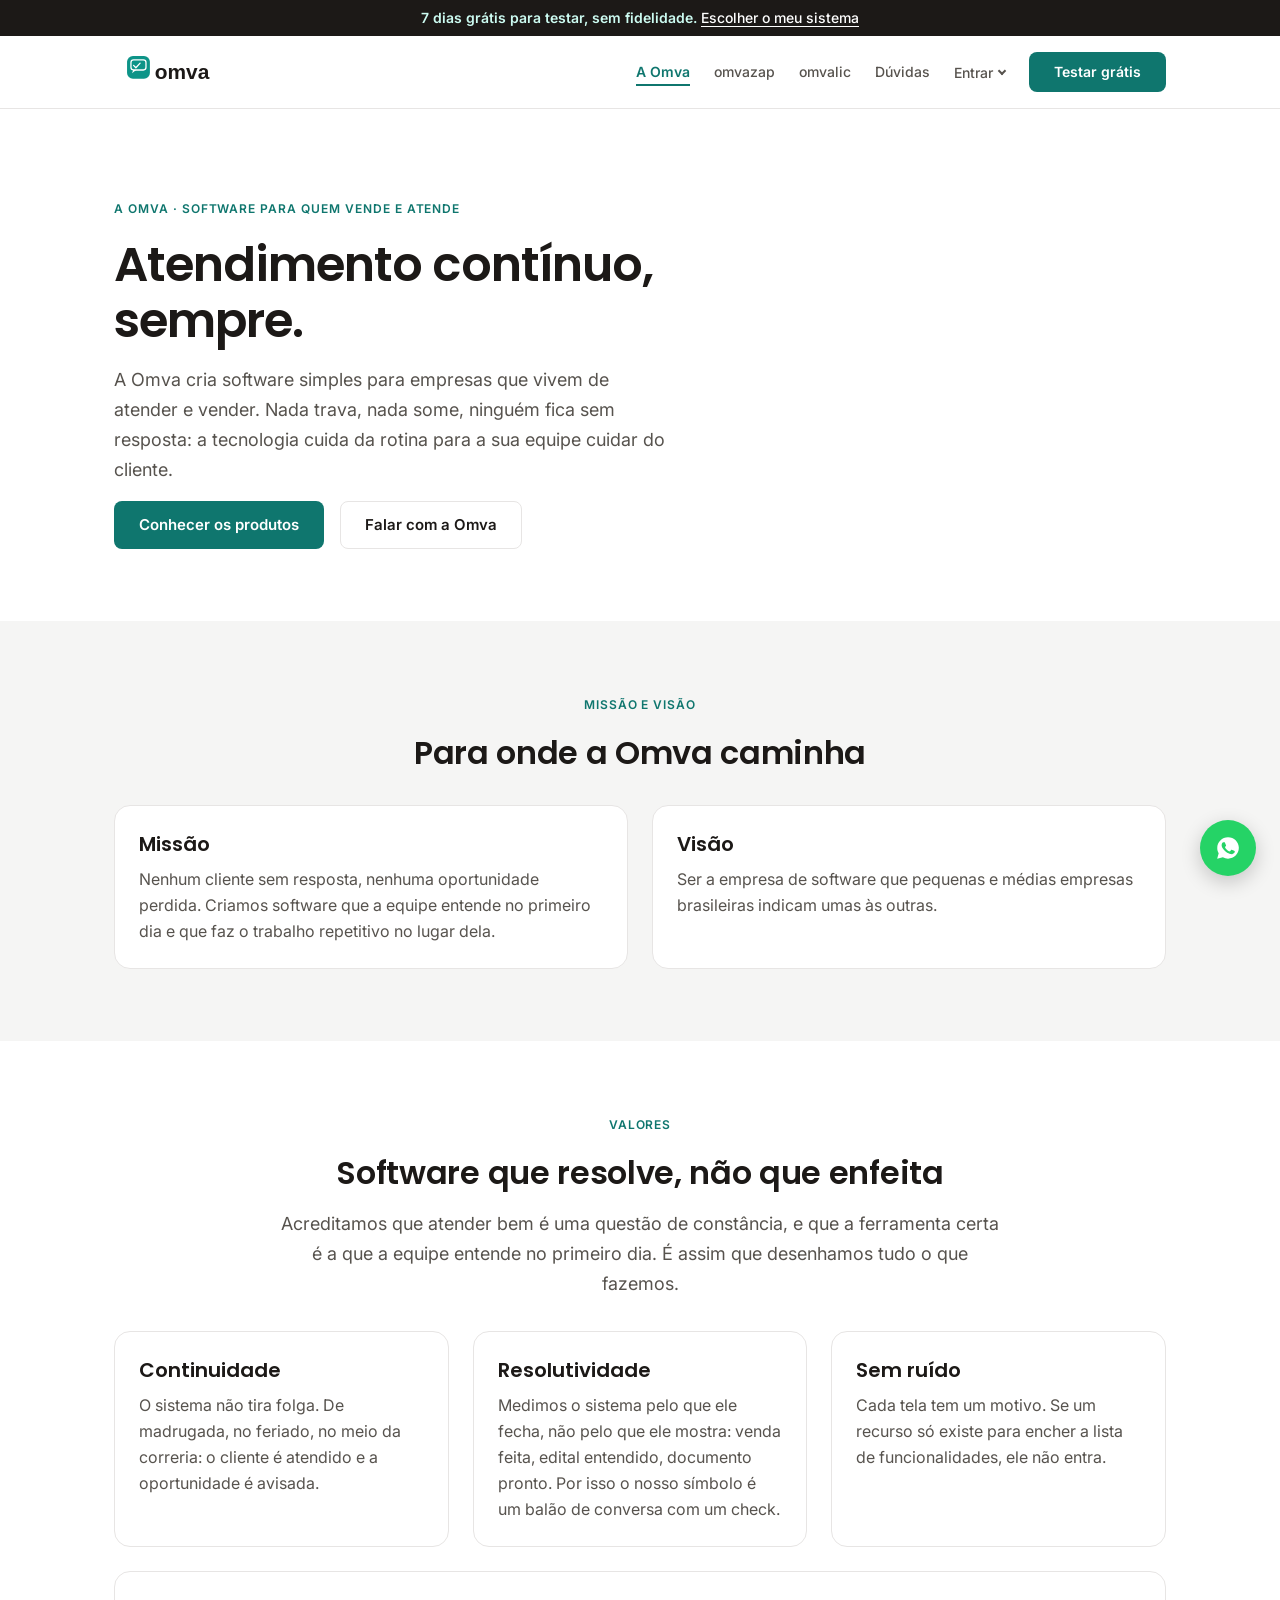
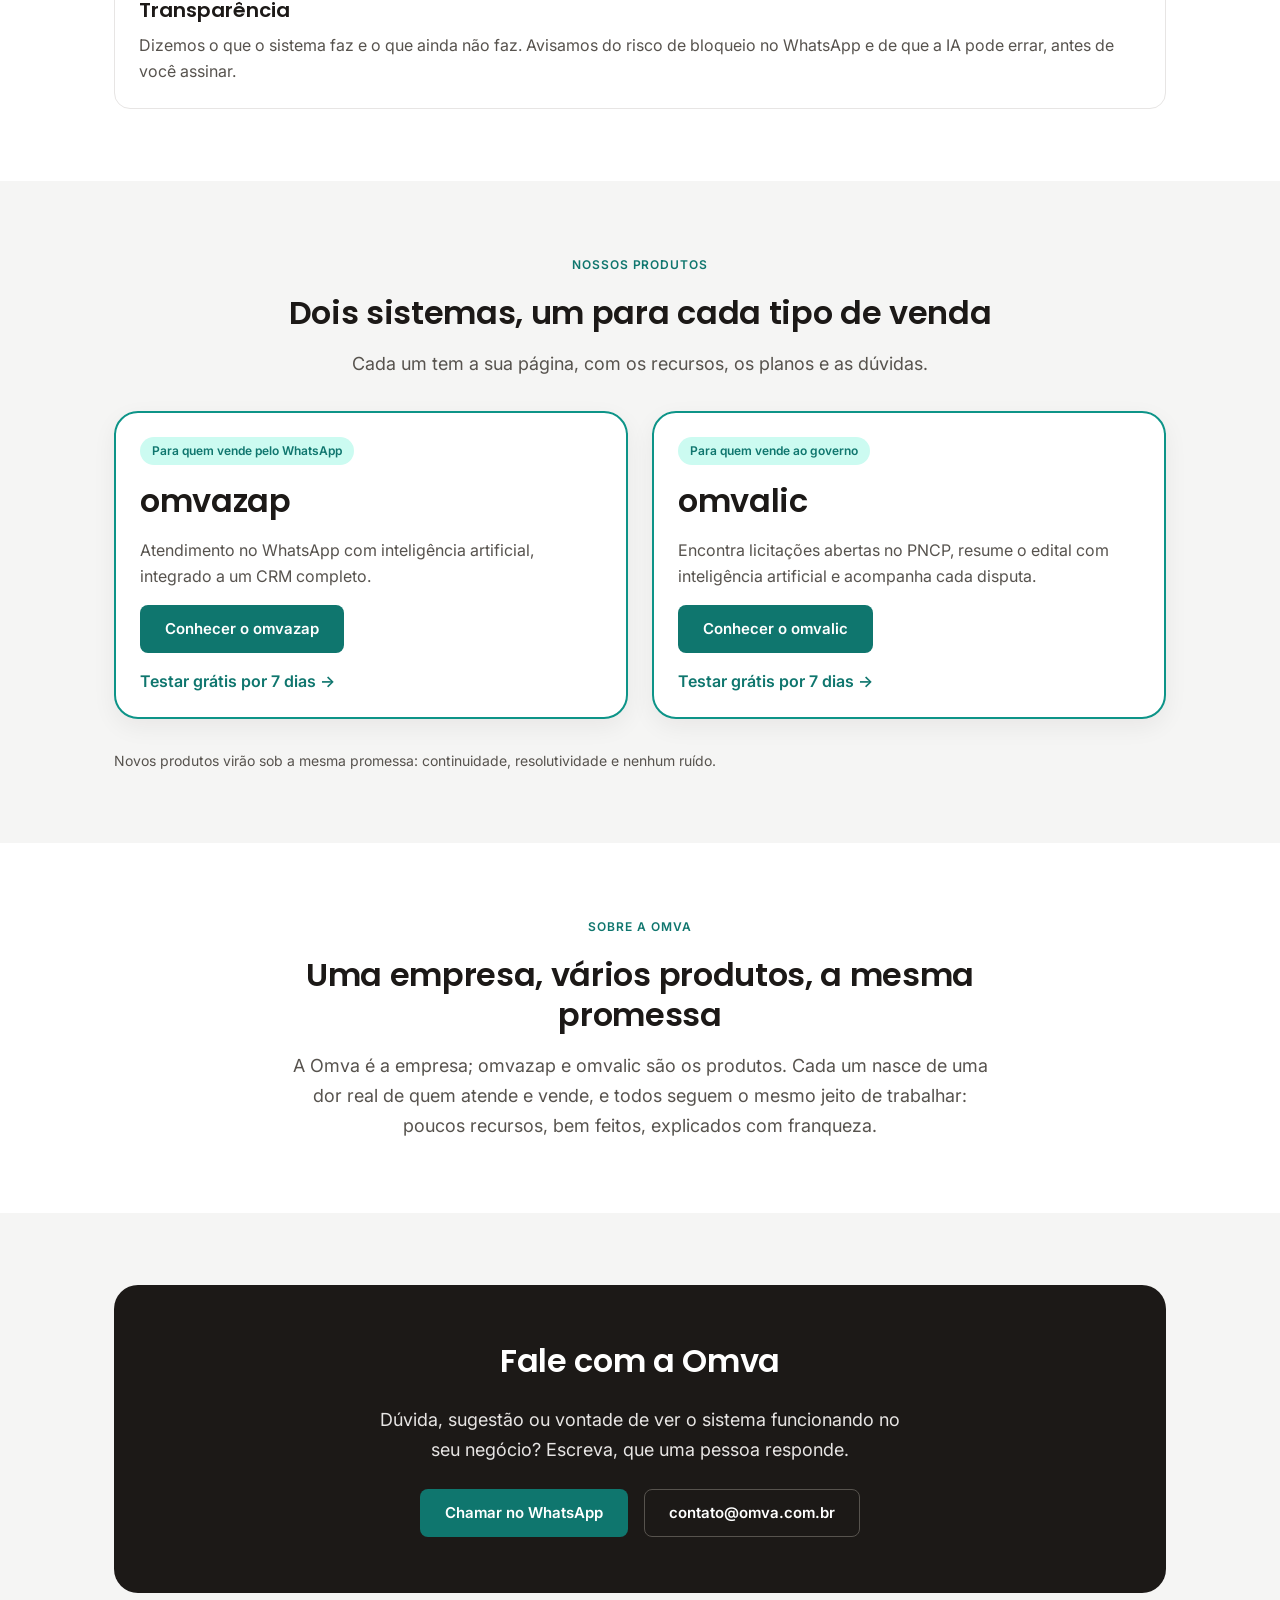
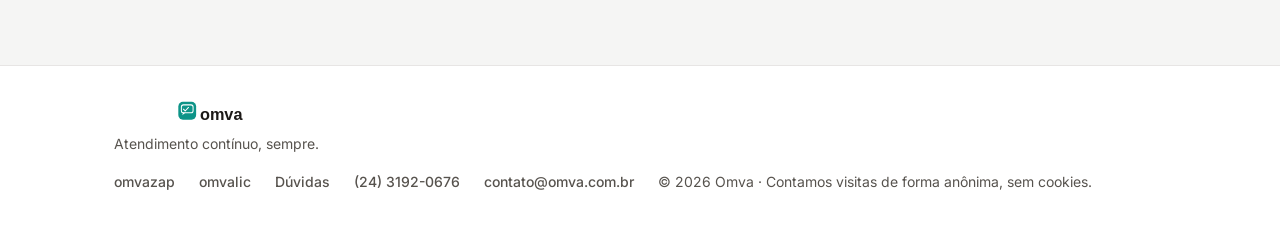
==== index.html @ 062d3345 "Home: botão flutuante de WhatsApp passa a usar a origem #SITE (rastreio de leads) Co-Authored-By: Cl" ====
<!DOCTYPE html>
<html lang="pt-BR">
<head>
  <meta charset="UTF-8">
  <meta name="viewport" content="width=device-width, initial-scale=1">
  <title>Omva — software para quem vende e atende</title>
  <meta name="description" content="A Omva cria software simples para empresas que atendem e vendem: omvazap (atendimento no WhatsApp com IA e CRM) e omvalic (licitações e análise de edital com IA).">

  <meta property="og:type" content="website">
  <meta property="og:locale" content="pt_BR">
  <meta property="og:site_name" content="Omva">
  <meta property="og:url" content="https://omva.com.br/">
  <meta property="og:title" content="Omva — atendimento contínuo, sempre">
  <meta property="og:description" content="Software para quem vende e atende: omvazap (WhatsApp com IA) e omvalic (licitações). Teste grátis por 7 dias.">
  <meta property="og:image" content="https://omva.com.br/assets/img/og-omva.png">
  <meta property="og:image:width" content="1200">
  <meta property="og:image:height" content="630">
  <meta name="twitter:image" content="https://omva.com.br/assets/img/og-omva.png">
  <meta name="twitter:card" content="summary">

  <link rel="canonical" href="https://omva.com.br/">
  <link rel="icon" href="favicon.svg" type="image/svg+xml">
  <link rel="preconnect" href="https://fonts.googleapis.com">
  <link rel="preconnect" href="https://fonts.gstatic.com" crossorigin>
  <link href="https://fonts.googleapis.com/css2?family=Inter:wght@400;500;600&family=Poppins:wght@600&display=swap" rel="stylesheet">
  <link rel="stylesheet" href="assets/css/omva.css?v=20261011c">
  <script>document.documentElement.classList.add('js')</script>

  <script type="application/ld+json">
{
  "@context": "https://schema.org",
  "@type": "Organization",
  "name": "Omva",
  "url": "https://omva.com.br/",
  "logo": "https://omva.com.br/assets/img/omva-logotipo.svg",
  "email": "contato@omva.com.br",
  "description": "A Omva cria software simples para empresas que atendem e vendem."
}
  </script>
</head>
<body>

  <a class="aviso-topo" href="#produtos"><strong>7 dias grátis para testar, sem fidelidade.</strong> <span>Escolher o meu sistema</span></a>

  <!-- ====================== Cabeçalho ====================== -->
  <header class="topo">
    <div class="envoltorio linha centro entre topo__interno gap-3">
      <a href="/" aria-label="Omva, página inicial">
        <img class="topo__logo" src="assets/img/omva-logotipo.svg" alt="Omva">
      </a>

      <nav class="linha topo__nav" aria-label="Principal">
        <div class="linha topo__abas">
          <a class="topo__link" aria-current="page" href="/">A Omva</a>
          <a class="topo__link" href="/omvazap/">omvazap</a>
          <a class="topo__link" href="/omvalic/">omvalic</a>
          <a class="topo__link" href="/duvidas/">Dúvidas</a>
        </div>
        <details class="menu menu--entrar" data-menu>
          <summary class="topo__link menu__titulo">Entrar</summary>
          <div class="menu__painel menu__painel--direita pilha">
            <p class="menu__rotulo">Já é cliente? Escolha o sistema</p>
            <a class="menu__item pilha" href="https://omvazap.omva.com.br">
              <strong>omvazap</strong>
              <span class="legenda">Atendimento e vendas no WhatsApp</span>
            </a>
            <a class="menu__item pilha" href="https://omvalic.omva.com.br">
              <strong>omvalic</strong>
              <span class="legenda">Licitações e análise de editais</span>
            </a>
          </div>
        </details>
        <a class="botao botao--principal botao--compacto" href="#produtos">Testar grátis</a>
      </nav>
    </div>
  </header>

  <main>

    <!-- ====================== A empresa ====================== -->
    <section class="hero" id="omva">
      <div class="envoltorio pilha gap-5">
        <div class="pilha gap-3 hero__texto">
          <p class="olho">A Omva · software para quem vende e atende</p>
          <h1 class="titulo-hero">Atendimento contínuo, sempre.</h1>
          <p class="texto-grande suave">
            A Omva cria software simples para empresas que vivem de atender e vender. Nada trava,
            nada some, ninguém fica sem resposta: a tecnologia cuida da rotina para a sua equipe
            cuidar do cliente.
          </p>
          <div class="linha gap-3 quebra">
            <a class="botao botao--principal" href="#produtos">Conhecer os produtos</a>
            <a class="botao botao--secundario" href="#contato">Falar com a Omva</a>
          </div>
        </div>
      </div>
    </section>

    <!-- ====================== Missão e visão ====================== -->
    <section class="secao secao--alt" id="missao">
      <div class="envoltorio pilha gap-5">
        <div class="pilha gap-3 cabecalho-secao">
          <p class="olho">Missão e visão</p>
          <h2 class="titulo-secao">Para onde a Omva caminha</h2>
        </div>
        <div class="linha cards quebra">
          <article class="card pilha">
            <h3 class="titulo-card">Missão</h3>
            <p class="texto suave">
              Nenhum cliente sem resposta, nenhuma oportunidade perdida. Criamos software que a equipe entende no primeiro dia e que faz o trabalho repetitivo no lugar dela.
            </p>
          </article>
          <article class="card pilha">
            <h3 class="titulo-card">Visão</h3>
            <p class="texto suave">
              Ser a empresa de software que pequenas e médias empresas brasileiras indicam umas às outras.
            </p>
          </article>
        </div>
      </div>
    </section>

    <!-- ====================== Valores ====================== -->
    <section class="secao" id="valores">
      <div class="envoltorio pilha gap-5">
        <div class="pilha gap-3 cabecalho-secao">
          <p class="olho">Valores</p>
          <h2 class="titulo-secao">Software que resolve, não que enfeita</h2>
          <p class="texto-grande suave">
            Acreditamos que atender bem é uma questão de constância, e que a ferramenta certa é a
            que a equipe entende no primeiro dia. É assim que desenhamos tudo o que fazemos.
          </p>
        </div>
        <div class="linha cards quebra">
          <article class="card pilha">
            <h3 class="titulo-card">Continuidade</h3>
            <p class="texto suave">
              O sistema não tira folga. De madrugada, no feriado, no meio da correria: o cliente é atendido e a oportunidade é avisada.
            </p>
          </article>
          <article class="card pilha">
            <h3 class="titulo-card">Resolutividade</h3>
            <p class="texto suave">
              Medimos o sistema pelo que ele fecha, não pelo que ele mostra: venda feita, edital entendido, documento pronto. Por isso o nosso símbolo é um balão de conversa com um check.
            </p>
          </article>
          <article class="card pilha">
            <h3 class="titulo-card">Sem ruído</h3>
            <p class="texto suave">
              Cada tela tem um motivo. Se um recurso só existe para encher a lista de funcionalidades, ele não entra.
            </p>
          </article>
          <article class="card pilha">
            <h3 class="titulo-card">Transparência</h3>
            <p class="texto suave">
              Dizemos o que o sistema faz e o que ainda não faz. Avisamos do risco de bloqueio no WhatsApp e de que a IA pode errar, antes de você assinar.
            </p>
          </article>
        </div>
      </div>
    </section>

    <!-- ====================== Produtos (só a porta de entrada; o conteúdo fica em cada página) ====================== -->
    <section class="secao secao--alt" id="produtos">
      <div class="envoltorio pilha gap-5">
        <div class="pilha gap-3 cabecalho-secao">
          <p class="olho">Nossos produtos</p>
          <h2 class="titulo-secao">Dois sistemas, um para cada tipo de venda</h2>
          <p class="texto-grande suave">Cada um tem a sua página, com os recursos, os planos e as dúvidas.</p>
        </div>
        <div class="linha quebra portas">
          <div class="produto-destaque pilha gap-3">
            <span class="produto-destaque__selo">Para quem vende pelo WhatsApp</span>
            <span class="produto-destaque__nome">omvazap</span>
            <span class="texto suave">Atendimento no WhatsApp com inteligência artificial, integrado a um CRM completo.</span>
            <a class="botao botao--principal" href="/omvazap/">Conhecer o omvazap</a>
            <a class="destaque" href="https://omvazap.omva.com.br/cadastro/">Testar grátis por 7 dias →</a>
          </div>
          <div class="produto-destaque pilha gap-3">
            <span class="produto-destaque__selo">Para quem vende ao governo</span>
            <span class="produto-destaque__nome">omvalic</span>
            <span class="texto suave">Encontra licitações abertas no PNCP, resume o edital com inteligência artificial e acompanha cada disputa.</span>
            <a class="botao botao--principal" href="/omvalic/">Conhecer o omvalic</a>
            <a class="destaque" href="https://omvalic.omva.com.br/cadastro/">Testar grátis por 7 dias →</a>
          </div>
        </div>
        <p class="texto-apoio">Novos produtos virão sob a mesma promessa: continuidade, resolutividade e nenhum ruído.</p>
      </div>
    </section>

    <!-- ====================== Sobre a Omva (ao final) ====================== -->
    <section class="secao" id="sobre">
      <div class="envoltorio pilha gap-5">
        <div class="pilha gap-3 cabecalho-secao">
          <p class="olho">Sobre a Omva</p>
          <h2 class="titulo-secao">Uma empresa, vários produtos, a mesma promessa</h2>
          <p class="texto-grande suave">
            A Omva é a empresa; omvazap e omvalic são os produtos. Cada um nasce de uma dor real de
            quem atende e vende, e todos seguem o mesmo jeito de trabalhar: poucos recursos, bem
            feitos, explicados com franqueza.
          </p>
        </div>
      </div>
    </section>

    <!-- ====================== Contato ====================== -->
    <section class="secao secao--alt" id="contato">
      <div class="envoltorio">
        <div class="chamada pilha">
          <h2 class="titulo-secao">Fale com a Omva</h2>
          <p class="texto-grande suave" style="max-width:520px">
            Dúvida, sugestão ou vontade de ver o sistema funcionando no seu negócio? Escreva, que uma pessoa responde.
          </p>
          <div class="linha gap-3 quebra" style="justify-content:center">
            <a class="botao botao--principal" href="https://wa.me/552431920676" rel="noopener">Chamar no WhatsApp</a>
            <a class="botao botao--secundario" href="mailto:contato@omva.com.br">contato@omva.com.br</a>
          </div>
        </div>
      </div>
    </section>

  </main>

  <!-- Botão flutuante: o mesmo caminho de conversão, sempre à mão enquanto rola a página. -->
  <a class="whats-flutuante" href="https://wa.me/552431920676?text=Quero%20testar%20a%20Omva%20gr%C3%A1tis%20(%23SITE)" rel="noopener" aria-label="Testar grátis pelo WhatsApp">
    <svg width="26" height="26" viewBox="0 0 24 24" fill="currentColor" aria-hidden="true">
      <path d="M12.04 2c-5.5 0-9.96 4.46-9.96 9.96 0 1.76.46 3.45 1.32 4.95L2 22l5.25-1.38a9.9 9.9 0 0 0 4.79 1.22h.01c5.5 0 9.96-4.46 9.96-9.96S17.54 2 12.04 2Zm5.83 14.24c-.25.7-1.24 1.28-1.98 1.44-.53.11-1.22.2-3.53-.76-2.96-1.22-4.87-4.22-5.02-4.42-.15-.2-1.2-1.6-1.2-3.05 0-1.45.76-2.16 1.03-2.46.27-.3.6-.37.8-.37.2 0 .4 0 .58.01.19.01.44-.07.68.53.25.6.85 2.08.92 2.23.07.15.12.33.02.53-.1.2-.15.33-.3.5-.15.18-.31.4-.44.53-.15.15-.3.32-.13.62.17.3.75 1.25 1.62 2.02 1.12.99 2.06 1.3 2.36 1.45.3.15.48.13.65-.08.18-.2.75-.87.95-1.17.2-.3.4-.25.68-.15.28.1 1.78.84 2.08.99.3.15.5.22.58.35.07.13.07.75-.18 1.45Z"/>
    </svg>
  </a>

  <!-- ====================== Rodapé ====================== -->
  <footer class="rodape">
    <div class="envoltorio linha centro entre quebra gap-3 empilha">
      <div class="pilha gap-2">
        <img class="rodape__logo" src="assets/img/omva-logotipo.svg" alt="Omva">
        <p class="texto-apoio">Atendimento contínuo, sempre.</p>
      </div>

      <div class="linha gap-4 quebra centro">
        <a class="topo__link" href="/omvazap/">omvazap</a>
        <a class="topo__link" href="/omvalic/">omvalic</a>
        <a class="topo__link" href="/duvidas/">Dúvidas</a>
        <a class="topo__link" href="https://wa.me/552431920676" rel="noopener">(24) 3192-0676</a>
        <a class="topo__link" href="mailto:contato@omva.com.br">contato@omva.com.br</a>
        <span class="texto-apoio">© 2026 Omva · Contamos visitas de forma anônima, sem cookies.</span>
      </div>
    </div>
  </footer>

  <!-- Menus (Entrar): fecham ao clicar fora, em um link ou com Esc. -->
  <script>
    (function () {
      var menus = Array.prototype.slice.call(document.querySelectorAll('[data-menu]'));
      if (!menus.length) return;
      document.addEventListener('click', function (e) {
        menus.forEach(function (m) { if (!m.contains(e.target)) m.open = false; });
      });
      menus.forEach(function (m) {
        m.addEventListener('click', function (e) { if (e.target.closest('a')) m.open = false; });
        m.addEventListener('toggle', function () {
          if (m.open) menus.forEach(function (outro) { if (outro !== m) outro.open = false; });
        });
      });
      document.addEventListener('keydown', function (e) {
        if (e.key === 'Escape') menus.forEach(function (m) { m.open = false; });
      });
    })();
  </script>

  <script src="assets/js/omva.js" defer></script>
</body>
</html>
---- assets/css/omva.css ----
/*
  omva — site institucional
  Os tokens abaixo vêm do design system da marca (artefato "Omva"), copiados
  com os mesmos nomes. Nenhuma cor literal fora do :root.
*/

:root {
  /* --- Marca --- */
  --brand: #0d9488;
  --brand-hover: #0f766e;
  --brand-tint: #ccfbf1;

  /* --- Neutras --- */
  --ink: #1c1917;
  --ink-muted: #57534e;
  --surface: #ffffff;
  --surface-alt: #f5f5f4;
  --border: #e7e5e4;

  /* --- Semânticas (mesmos significados do produto) --- */
  --success: #15803d;
  --warning: #b45309;
  --error: #b91c1c;
  --info: #1d4ed8;

  /* --- Tipografia --- */
  --display: 'Poppins', sans-serif;
  --sans: 'Inter', system-ui, sans-serif;

  /* --- Espaçamento --- */
  --space-1: 4px;
  --space-2: 8px;
  --space-3: 16px;
  --space-4: 24px;
  --space-5: 32px;

  /* --- Raio --- */
  --radius-sm: 8px;
  --radius-md: 16px;
  --radius-lg: 24px;
  --radius-full: 9999px;

  --largura: 1100px;
}

*, *::before, *::after { box-sizing: border-box; }

body {
  margin: 0;
  font-family: var(--sans);
  font-size: 16px;
  line-height: 24px;
  color: var(--ink);
  background-color: var(--surface);
  -webkit-font-smoothing: antialiased;
}

h1, h2, h3, p, ul, figure { margin: 0; }
ul { padding: 0; list-style: none; }
a { color: inherit; text-decoration: none; }
img, svg { max-width: 100%; }

/* Acessibilidade: o foco pelo teclado precisa ser visível. */
a:focus-visible, button:focus-visible {
  outline: 3px solid var(--brand-hover);
  outline-offset: 3px;
  border-radius: var(--radius-sm);
}

/* ==========================================================================
   Estrutura
   ========================================================================== */

.envoltorio {
  width: 100%;
  max-width: var(--largura);
  margin: 0 auto;
  padding-left: var(--space-4);
  padding-right: var(--space-4);
}

.secao { padding-block: 72px; }
.secao--alt { background-color: var(--surface-alt); }

.pilha { display: flex; flex-direction: column; }
.linha { display: flex; flex-direction: row; }
.centro { align-items: center; }
.entre { justify-content: space-between; }
.quebra { flex-wrap: wrap; }
.gap-2 { gap: var(--space-2); }
.gap-3 { gap: var(--space-3); }
.gap-4 { gap: var(--space-4); }
.gap-5 { gap: var(--space-5); }

/* ==========================================================================
   Tipografia
   ========================================================================== */

.titulo-hero {
  font-family: var(--display);
  font-weight: 600;
  font-size: 48px;
  line-height: 56px;
  letter-spacing: -0.02em;
}

.titulo-secao {
  font-family: var(--display);
  font-weight: 600;
  font-size: 32px;
  line-height: 40px;
  letter-spacing: -0.01em;
}

.titulo-card {
  font-family: var(--display);
  font-weight: 600;
  font-size: 20px;
  line-height: 28px;
}

.texto { font-size: 16px; line-height: 26px; }
.texto-grande { font-size: 18px; line-height: 30px; }
.texto-apoio { font-size: 14px; line-height: 20px; color: var(--ink-muted); }
.legenda {
  font-size: 12px;
  line-height: 16px;
  font-weight: 500;
  color: var(--ink-muted);
}

.suave { color: var(--ink-muted); }

/* A cor da marca tem 3,74:1 sobre branco — só pode em texto grande (24px+).
   Para texto pequeno em destaque, usamos o tom escuro (5,47:1). */
.destaque { color: var(--brand-hover); font-weight: 600; }

.olho {
  font-family: var(--sans);
  font-size: 12px;
  font-weight: 600;
  letter-spacing: 0.08em;
  text-transform: uppercase;
  color: var(--brand-hover);
}

/* ==========================================================================
   Cabeçalho
   ========================================================================== */

.topo {
  position: sticky;
  top: 0;
  z-index: 10;
  background-color: var(--surface);
  border-bottom: 1px solid var(--border);
}

.topo__interno { min-height: 72px; }
.topo__logo { height: 36px; width: auto; }

.topo__nav { gap: var(--space-4); align-items: center; }
.topo__link { font-size: 14px; font-weight: 500; color: var(--ink-muted); }
.topo__link:hover { color: var(--ink); }

/* ==========================================================================
   Botões
   ========================================================================== */

.botao {
  display: inline-flex;
  align-items: center;
  justify-content: center;
  gap: var(--space-2);
  min-height: 48px;
  padding: 0 var(--space-4);
  border: 1px solid transparent;
  border-radius: var(--radius-sm);
  font-family: var(--sans);
  font-size: 15px;
  font-weight: 600;
  cursor: pointer;
  transition: background-color .18s ease, border-color .18s ease;
}

/* Fundo no tom escuro da marca: branco sobre ele dá 5,47:1 e passa em AA. */
.botao--principal { background-color: var(--brand-hover); color: var(--surface); }
.botao--principal:hover { background-color: var(--ink); }

.botao--secundario {
  background-color: var(--surface);
  border-color: var(--border);
  color: var(--ink);
}
.botao--secundario:hover { border-color: var(--ink-muted); }

.botao--compacto { min-height: 40px; font-size: 14px; }

/* ==========================================================================
   Hero
   ========================================================================== */

.hero { padding-block: 88px 72px; }
.hero__texto { max-width: 560px; }
.hero__conteudo { gap: 56px; align-items: center; }

/* ==========================================================================
   Kanban ilustrativo (mostra o produto de verdade, não um desenho genérico)
   ========================================================================== */

.quadro {
  background-color: var(--surface-alt);
  border: 1px solid var(--border);
  border-radius: var(--radius-lg);
  padding: var(--space-3);
  gap: var(--space-2);
  flex: 1 1 380px;
  min-width: 0;
  overflow-x: auto;
}

.coluna {
  flex: 1 0 128px;
  gap: var(--space-2);
  min-width: 0;
}

.coluna__titulo { gap: var(--space-2); align-items: center; padding-inline: var(--space-1); }

.ponto {
  width: 8px;
  height: 8px;
  border-radius: var(--radius-full);
  flex: none;
}
.ponto--novo { background-color: var(--info); }
.ponto--negociacao { background-color: var(--warning); }
.ponto--proposta { background-color: var(--brand); }
.ponto--fechado { background-color: var(--success); }

.cartao {
  background-color: var(--surface);
  border: 1px solid var(--border);
  border-radius: var(--radius-sm);
  padding: var(--space-2);
  gap: var(--space-1);
}

.cartao__nome { font-size: 13px; font-weight: 600; line-height: 18px; }

.barra {
  height: 3px;
  background-color: var(--border);
  border-radius: var(--radius-full);
  overflow: hidden;
}
.barra__cheio { height: 100%; background-color: var(--brand); border-radius: var(--radius-full); }

/* ==========================================================================
   Cards de conteúdo
   ========================================================================== */

.cards { gap: var(--space-4); }

.card {
  flex: 1 1 300px;
  min-width: 0;
  background-color: var(--surface);
  border: 1px solid var(--border);
  border-radius: var(--radius-md);
  padding: var(--space-4);
  gap: var(--space-2);
}

.card--limpo { background-color: transparent; border: none; padding: 0; }

.selo-icone {
  width: 44px;
  height: 44px;
  border-radius: var(--radius-sm);
  background-color: var(--brand-tint);
  color: var(--brand-hover);
  display: inline-flex;
  align-items: center;
  justify-content: center;
  flex: none;
}

.numero {
  font-family: var(--display);
  font-weight: 600;
  font-size: 24px;
  line-height: 32px;
  color: var(--brand);
}

/* ==========================================================================
   Planos
   ========================================================================== */

.plano { position: relative; justify-content: space-between; }

.plano__lista { flex: 1; }

.plano__check {
  color: var(--brand-hover);
  font-weight: 600;
  flex: none;
}

/* O plano recomendado precisa se destacar sem gritar mais que o botão principal. */
.plano--recomendado { border-color: var(--brand); border-width: 2px; }

.plano__selo {
  position: absolute;
  top: -13px;
  left: var(--space-4);
  background-color: var(--brand-hover);
  color: var(--surface);
  font-size: 12px;
  font-weight: 600;
  padding: 2px 12px;
  border-radius: var(--radius-full);
}

/* ==========================================================================
   Dúvidas frequentes
   ========================================================================== */

/*
  <details>/<summary> nativo: acordeão sem uma linha de JavaScript, e que
  funciona com leitor de tela e busca do navegador (Ctrl+F) por padrão.
*/
.faq__item {
  background-color: var(--surface);
  border: 1px solid var(--border);
  border-radius: var(--radius-md);
  padding: var(--space-3) var(--space-4);
}

.faq__pergunta {
  font-family: var(--display);
  font-weight: 600;
  font-size: 17px;
  line-height: 26px;
  cursor: pointer;
  list-style: none;
  display: flex;
  align-items: center;
  justify-content: space-between;
  gap: var(--space-3);
}

/* O marcador nativo (triângulo do Chrome, losango do Safari) muda de navegador
   para navegador — desenhamos o nosso, sempre igual, e escondemos o padrão. */
.faq__pergunta::-webkit-details-marker { display: none; }
.faq__pergunta::marker { content: ''; }

.faq__pergunta::after {
  content: '+';
  font-family: var(--sans);
  font-weight: 400;
  font-size: 22px;
  color: var(--ink-muted);
  flex: none;
  transition: transform .18s ease;
}

.faq__item[open] .faq__pergunta::after { content: '−'; }

.faq__resposta { padding-top: var(--space-2); }

/* ==========================================================================
   Botão flutuante do WhatsApp
   ========================================================================== */

/*
  O mesmo caminho de conversão do resto da página, só que sempre à mão
  enquanto a pessoa rola. Cor oficial do WhatsApp aqui é proposital: é o selo
  que a pessoa já reconhece de outros sites, e não é a cor da marca Omva —
  então não entra em :root.
*/
.whats-flutuante {
  position: fixed;
  right: var(--space-4);
  bottom: var(--space-4);
  z-index: 20;
  width: 56px;
  height: 56px;
  border-radius: var(--radius-full);
  background-color: #25d366;
  color: #ffffff;
  display: flex;
  align-items: center;
  justify-content: center;
  box-shadow: 0 6px 20px rgba(0, 0, 0, .2);
  transition: transform .15s ease;
}
.whats-flutuante:hover { transform: scale(1.06); }

/* ==========================================================================
   Chamada final
   ========================================================================== */

.chamada {
  background-color: var(--ink);
  color: var(--surface);
  border-radius: var(--radius-lg);
  padding: 56px var(--space-5);
  gap: var(--space-4);
  align-items: center;
  text-align: center;
}

.chamada .suave { color: var(--border); }
.chamada .botao--secundario {
  background-color: transparent;
  border-color: var(--ink-muted);
  color: var(--surface);
}
.chamada .botao--secundario:hover { border-color: var(--surface); }

/* ==========================================================================
   Rodapé
   ========================================================================== */

.rodape {
  border-top: 1px solid var(--border);
  padding-block: var(--space-5);
}
.rodape__logo { height: 28px; width: auto; }

/* ==========================================================================
   Telas pequenas
   ========================================================================== */

@media (max-width: 820px) {
  .secao { padding-block: 56px; }
  .hero { padding-block: 56px 48px; }
  .titulo-hero { font-size: 36px; line-height: 44px; }
  .titulo-secao { font-size: 26px; line-height: 34px; }
  /*
    `flex-wrap: wrap` precisa sair junto com a virada para coluna. Num container
    de coluna com wrap, cada linha é dimensionada pelo conteúdo, e o
    `align-items: stretch` estica o filho até a LINHA (a largura do texto), não
    até a tela — o bloco fica maior que o celular e a página rola de lado.
  */
  .empilha {
    flex-direction: column;
    flex-wrap: nowrap;
    align-items: stretch;
  }

  /* Larguras pensadas para o desktop não podem sobreviver ao empilhamento. */
  .hero__texto,
  .quadro { max-width: 100%; }
  .topo__nav { gap: var(--space-3); }
  .esconde-mobile { display: none; }
  .chamada { padding: 40px var(--space-4); }
}

/* ==========================================================================
   Página de vagas (vem do Instagram)
   ========================================================================== */

/*
  Cores do balão de conversa do WhatsApp, só para o exemplo ilustrativo da
  página. Não são da marca Omva — são as que a pessoa reconhece de cara como
  "conversa de WhatsApp".
*/
:root {
  --zap-fundo: #efeae2;
  --zap-saida: #d9fdd3;
}

/* Faixa fina no alto da página inicial, levando para a página de vagas. */
.aviso-topo {
  display: block;
  padding: var(--space-2) var(--space-3);
  background-color: var(--ink);
  color: var(--surface);
  text-align: center;
  font-size: 14px;
  line-height: 20px;
  font-weight: 500;
}
.aviso-topo strong { color: var(--brand-tint); font-weight: 600; }
.aviso-topo span { text-decoration: underline; text-underline-offset: 3px; }
.aviso-topo:hover span { color: var(--brand-tint); }

/* Hero da página de vagas: o título pesa mais e o botão é maior. */
.hero--vagas { padding-block: 64px 56px; }
.selo-oferta {
  align-self: flex-start;
  display: inline-flex;
  align-items: center;
  gap: var(--space-2);
  padding: 6px 14px;
  border-radius: var(--radius-full);
  background-color: var(--brand-tint);
  color: var(--brand-hover);
  font-size: 13px;
  line-height: 20px;
  font-weight: 600;
}
.botao--grande { min-height: 56px; padding: 0 var(--space-5); font-size: 17px; }

/* Três números que cabem numa olhada. */
.fatos { gap: var(--space-4); }
.fato { flex: 1 1 140px; min-width: 0; gap: 2px; }
.fato__valor {
  font-family: var(--display);
  font-weight: 600;
  font-size: 32px;
  line-height: 40px;
  color: var(--brand-hover);
}

/* Exemplo de conversa, no jeito do WhatsApp. */
.zap {
  flex: 1 1 340px;
  min-width: 0;
  max-width: 420px;
  border: 1px solid var(--border);
  border-radius: var(--radius-lg);
  overflow: hidden;
  background-color: var(--zap-fundo);
  box-shadow: 0 12px 32px rgba(28, 25, 23, .12);
}
.zap__topo {
  gap: var(--space-3);
  align-items: center;
  padding: var(--space-3);
  background-color: var(--surface);
  border-bottom: 1px solid var(--border);
}
.zap__avatar {
  width: 40px;
  height: 40px;
  border-radius: var(--radius-full);
  background-color: var(--brand-tint);
  color: var(--brand-hover);
  display: inline-flex;
  align-items: center;
  justify-content: center;
  font-weight: 600;
  flex: none;
}
.zap__corpo { padding: var(--space-3); gap: var(--space-2); }
.zap__bolha {
  max-width: 85%;
  padding: 8px 12px;
  border-radius: var(--radius-sm);
  background-color: var(--surface);
  font-size: 15px;
  line-height: 22px;
  box-shadow: 0 1px 1px rgba(28, 25, 23, .12);
}
.zap__bolha--saida { align-self: flex-end; background-color: var(--zap-saida); }
.zap__bolha--entrada { align-self: flex-start; }
.zap__hora { display: block; text-align: right; font-size: 11px; line-height: 14px; color: var(--ink-muted); }
.zap__dia {
  align-self: center;
  padding: 2px 12px;
  border-radius: var(--radius-sm);
  background-color: var(--surface);
  font-size: 12px;
  line-height: 18px;
  color: var(--ink-muted);
}

/* "Sem" e "com": o contraste que a página inteira defende. */
.contraste { gap: var(--space-4); }
.contraste__lado {
  flex: 1 1 320px;
  min-width: 0;
  gap: var(--space-3);
  padding: var(--space-4);
  border: 1px solid var(--border);
  border-radius: var(--radius-md);
  background-color: var(--surface);
}
.contraste__lado--com { border-color: var(--brand); border-width: 2px; }
.contraste__marca { flex: none; font-weight: 600; }
.contraste__marca--nao { color: var(--error); }
.contraste__marca--sim { color: var(--brand-hover); }

/* Barra de conversão fixa no celular: o botão nunca sai da tela. */
.cta-fixo {
  position: fixed;
  left: 0;
  right: 0;
  bottom: 0;
  z-index: 20;
  padding: var(--space-3);
  background-color: var(--surface);
  border-top: 1px solid var(--border);
  box-shadow: 0 -6px 20px rgba(28, 25, 23, .08);
}
.cta-fixo .botao { width: 100%; }

@media (min-width: 821px) {
  .cta-fixo { display: none; }
}

@media (max-width: 820px) {
  .hero--vagas { padding-block: 40px 40px; }
  .hero--vagas .titulo-hero { font-size: 34px; line-height: 42px; }
  .zap { max-width: 100%; }
  .botao--grande { width: 100%; padding: 0 var(--space-4); }
  /* Espaço para a barra fixa não cobrir o rodapé. */
  .com-cta-fixo { padding-bottom: 88px; }
}

/* ==========================================================================
   Atualização: confiança, telas do painel, comparativo, passos e preços
   ========================================================================== */

/* Faixa de garantias logo abaixo dos botões do hero: tira o medo de começar. */
.confianca { gap: var(--space-2) var(--space-4); }
.confianca__item {
  display: inline-flex;
  align-items: center;
  gap: var(--space-2);
  font-size: 14px;
  line-height: 20px;
  font-weight: 500;
  color: var(--ink-muted);
}
.confianca__item::before {
  content: '✓';
  color: var(--brand-hover);
  font-weight: 600;
}

/* --- Telas do painel (ilustrações em HTML, com os mesmos nomes e fases do produto) --- */
.tela {
  flex: 1 1 320px;
  min-width: 0;
  background-color: var(--surface);
  border: 1px solid var(--border);
  border-radius: var(--radius-md);
  overflow: hidden;
  box-shadow: 0 8px 24px rgba(28, 25, 23, .06);
}
.tela__barra {
  gap: 6px;
  align-items: center;
  padding: 10px var(--space-3);
  background-color: var(--surface-alt);
  border-bottom: 1px solid var(--border);
}
.tela__ponto { width: 9px; height: 9px; border-radius: var(--radius-full); background-color: var(--border); flex: none; }
.tela__titulo { margin-left: var(--space-2); font-size: 12px; line-height: 16px; font-weight: 600; color: var(--ink-muted); }
.tela__corpo { padding: var(--space-3); gap: var(--space-3); }
.tela__legenda { padding: var(--space-3); border-top: 1px solid var(--border); gap: var(--space-1); }

.mini-fichas { gap: var(--space-2); flex-wrap: wrap; }
.mini-ficha {
  display: inline-flex;
  align-items: center;
  gap: 6px;
  padding: 4px 10px;
  border-radius: var(--radius-full);
  font-size: 12px;
  line-height: 16px;
  font-weight: 600;
  background-color: var(--surface-alt);
  border: 1px solid var(--border);
}
.mini-ficha b {
  min-width: 18px;
  height: 18px;
  padding: 0 5px;
  border-radius: var(--radius-full);
  background-color: var(--warning);
  color: var(--surface);
  display: inline-flex;
  align-items: center;
  justify-content: center;
  font-size: 11px;
}
.mini-ficha--perigo b { background-color: var(--error); }
.mini-ficha--ok b { background-color: var(--success); }

.mini-numeros { gap: var(--space-2); }
.mini-numero {
  flex: 1 1 0;
  min-width: 0;
  border: 1px solid var(--border);
  border-radius: var(--radius-sm);
  padding: var(--space-2);
  gap: 2px;
}
.mini-numero strong { font-family: var(--display); font-size: 18px; line-height: 24px; }

.mini-linha { gap: var(--space-2); align-items: center; font-size: 12px; line-height: 16px; }
.mini-linha span:first-child { flex: 0 0 82px; color: var(--ink-muted); }
.mini-trilho { flex: 1; height: 8px; background-color: var(--surface-alt); border-radius: var(--radius-full); overflow: hidden; }
.mini-trilho i { display: block; height: 100%; border-radius: var(--radius-full); background-color: var(--brand); }

/* Calendário em miniatura */
.mini-calendario { border: 1px solid var(--border); border-radius: var(--radius-sm); overflow: hidden; }
.mini-semana { border-bottom: 1px solid var(--border); }
.mini-semana:last-child { border-bottom: 0; }
.mini-dia {
  flex: 1 1 0;
  min-width: 0;
  min-height: 34px;
  padding: 3px 4px;
  border-right: 1px solid var(--border);
  font-size: 11px;
  line-height: 14px;
  color: var(--ink-muted);
  gap: 2px;
}
.mini-dia:last-child { border-right: 0; }
.mini-dia--cab { min-height: 0; background-color: var(--surface-alt); text-align: center; font-weight: 600; }
.mini-dia--hoje { background-color: var(--brand-tint); color: var(--ink); font-weight: 600; }
.mini-evento { display: block; height: 5px; border-radius: var(--radius-full); background-color: var(--brand); }
.mini-evento--alerta { background-color: var(--warning); }
.mini-evento--ok { background-color: var(--success); }
.mini-pessoas { gap: var(--space-2); flex-wrap: wrap; }
.mini-pessoa {
  padding: 4px 10px;
  border-radius: var(--radius-sm);
  border: 1px solid var(--border);
  font-size: 12px;
  line-height: 16px;
  font-weight: 600;
}
.mini-pessoa--marcada { border-color: var(--brand); background-color: var(--brand-tint); }

/* Proposta pelo link */
.mini-proposta { border: 1px solid var(--border); border-radius: var(--radius-sm); padding: var(--space-3); gap: var(--space-2); }
.mini-proposta__linha { justify-content: space-between; gap: var(--space-3); font-size: 13px; line-height: 18px; }
.mini-proposta__total {
  border-top: 1px dashed var(--border);
  padding-top: var(--space-2);
  justify-content: space-between;
  font-weight: 600;
}
.mini-botoes { gap: var(--space-2); }
.mini-botao {
  flex: 1;
  text-align: center;
  padding: 7px 10px;
  border-radius: var(--radius-sm);
  font-size: 13px;
  line-height: 18px;
  font-weight: 600;
  border: 1px solid var(--border);
}
.mini-botao--principal { background-color: var(--brand-hover); border-color: var(--brand-hover); color: var(--surface); }
.mini-aviso {
  gap: var(--space-2);
  padding: 6px 10px;
  border-radius: var(--radius-sm);
  background-color: var(--surface-alt);
  font-size: 12px;
  line-height: 16px;
  color: var(--ink-muted);
  align-items: center;
}
.mini-aviso::before { content: ''; width: 8px; height: 8px; border-radius: var(--radius-full); background-color: var(--success); flex: none; }

/* --- Comparativo: sem e com o omvazap --- */
.comparativo { border: 1px solid var(--border); border-radius: var(--radius-md); overflow: hidden; background-color: var(--surface); }
.comparativo__linha { border-bottom: 1px solid var(--border); }
.comparativo__linha:last-child { border-bottom: 0; }
.comparativo__celula { flex: 1 1 0; min-width: 0; padding: var(--space-3) var(--space-4); }
.comparativo__celula--tema { flex: 0 0 26%; font-weight: 600; }
.comparativo__celula--sem { color: var(--ink-muted); }
.comparativo__celula--com { background-color: var(--brand-tint); }
.comparativo__cabecalho .comparativo__celula {
  background-color: var(--surface-alt);
  font-family: var(--display);
  font-weight: 600;
  font-size: 15px;
}
.comparativo__cabecalho .comparativo__celula--com { background-color: var(--brand-tint); color: var(--brand-hover); }
.comparativo__rotulo { display: none; font-size: 12px; font-weight: 600; letter-spacing: .06em; text-transform: uppercase; margin-bottom: 2px; }

/* --- Passos de começo (do teste à assinatura) --- */
.passos { gap: var(--space-4); }
.passo {
  flex: 1 1 220px;
  min-width: 0;
  gap: var(--space-2);
  padding-top: var(--space-3);
  border-top: 3px solid var(--brand);
}
.passo__quando { font-size: 12px; font-weight: 600; letter-spacing: .08em; text-transform: uppercase; color: var(--brand-hover); }

/* --- Preço --- */
.preco { align-items: baseline; gap: var(--space-1); }
.preco__valor { font-family: var(--display); font-weight: 600; font-size: 36px; line-height: 44px; letter-spacing: -0.02em; }
.preco__periodo { font-size: 14px; color: var(--ink-muted); }
.plano__nota { font-size: 13px; line-height: 18px; color: var(--ink-muted); }

.garantias { gap: var(--space-2) var(--space-4); justify-content: center; }

@media (max-width: 820px) {
  .comparativo__cabecalho { display: none; }
  .comparativo__linha { flex-direction: column; }
  .comparativo__celula--tema { flex: none; background-color: var(--surface-alt); }
  .comparativo__rotulo { display: block; }
  .mini-linha span:first-child { flex-basis: 70px; }
}

/* ==========================================================================
   Apresentação da Omva (empresa) e dos produtos
   ========================================================================== */

.produtos-lista { flex: 1 1 340px; min-width: 0; max-width: 460px; }

.produto-destaque {
  background-color: var(--surface);
  border: 2px solid var(--brand);
  border-radius: var(--radius-lg);
  padding: var(--space-4);
  box-shadow: 0 8px 24px rgba(28, 25, 23, .06);
}
.produto-destaque:hover { border-color: var(--brand-hover); }
.produto-destaque__selo {
  align-self: flex-start;
  background-color: var(--brand-tint);
  color: var(--brand-hover);
  font-size: 12px;
  font-weight: 600;
  padding: 2px 12px;
  border-radius: var(--radius-full);
}
.produto-destaque__nome { font-family: var(--display); font-weight: 600; font-size: 32px; line-height: 40px; letter-spacing: -0.01em; }
.produto-breve {
  border: 1px dashed var(--border);
  border-radius: var(--radius-md);
  padding: var(--space-3) var(--space-4);
}

/* ==========================================================================
   Carrossel de telas (rolagem horizontal com encaixe; setas e pontos via JS)
   ========================================================================== */

/*
  Sem JavaScript o carrossel continua funcionando: é só uma faixa que rola de lado
  (com o dedo, o mouse ou o teclado). As setas e os pontos são um extra.
*/
.carrossel { gap: var(--space-3); }

.carrossel__faixa {
  gap: var(--space-4);
  overflow-x: auto;
  scroll-snap-type: x mandatory;
  scroll-behavior: smooth;
  padding: var(--space-1) var(--space-1) var(--space-3);
  scrollbar-width: thin;
  -webkit-overflow-scrolling: touch;
}
.carrossel__faixa:focus-visible { outline: 3px solid var(--brand-hover); outline-offset: 2px; border-radius: var(--radius-md); }

.tela.carrossel__slide {
  flex: 0 0 min(400px, 86%);
  scroll-snap-align: start;
}

.carrossel__controles { display: none; align-items: center; justify-content: center; gap: var(--space-3); }
.js .carrossel__controles { display: flex; }

.carrossel__seta {
  width: 44px;
  height: 44px;
  border-radius: var(--radius-full);
  border: 1px solid var(--border);
  background-color: var(--surface);
  color: var(--ink);
  font-size: 20px;
  line-height: 1;
  cursor: pointer;
}
.carrossel__seta:hover { border-color: var(--ink-muted); }
.carrossel__seta:disabled { opacity: .4; cursor: default; }
.carrossel__seta:focus-visible { outline: 3px solid var(--brand-hover); outline-offset: 3px; }

.carrossel__pontos { gap: var(--space-2); align-items: center; }
.carrossel__ponto {
  width: 10px;
  height: 10px;
  padding: 0;
  border-radius: var(--radius-full);
  border: 0;
  background-color: var(--border);
  cursor: pointer;
}
.carrossel__ponto[aria-current="true"] { background-color: var(--brand-hover); width: 24px; }
.carrossel__ponto:focus-visible { outline: 3px solid var(--brand-hover); outline-offset: 3px; }

/* --- Telas novas do carrossel: monitor do WhatsApp e follow-up --- */
.mini-zap { border: 1px solid var(--border); border-radius: var(--radius-sm); overflow: hidden; min-height: 230px; }
.mini-zap__lista { flex: 0 0 34%; border-right: 1px solid var(--border); background-color: var(--surface-alt); }
.mini-zap__contato {
  padding: 8px 10px;
  font-size: 12px;
  line-height: 16px;
  font-weight: 600;
  border-bottom: 1px solid var(--border);
}
.mini-zap__contato--ativo { background-color: var(--brand-tint); }
.mini-zap__conversa { flex: 1; min-width: 0; padding: var(--space-2); gap: 6px; background-color: var(--zap-fundo); justify-content: center; }
.mini-balao {
  max-width: 88%;
  padding: 6px 10px;
  border-radius: var(--radius-sm);
  font-size: 12px;
  line-height: 16px;
  background-color: var(--surface);
}
.mini-balao--saida { align-self: flex-end; background-color: var(--zap-saida); }
.mini-zap__autor { align-self: flex-end; font-size: 11px; line-height: 14px; font-weight: 600; color: var(--brand-hover); }
.mini-zap__ticks { align-self: flex-end; font-size: 11px; line-height: 14px; color: var(--info); }

.mini-abas { gap: var(--space-1); border-bottom: 1px solid var(--border); }
.mini-aba { padding: 6px 10px; font-size: 12px; line-height: 16px; font-weight: 500; color: var(--ink-muted); border-bottom: 2px solid transparent; }
.mini-aba--ativa { color: var(--ink); font-weight: 600; border-bottom-color: var(--brand); }
.mini-item { border: 1px solid var(--border); border-radius: var(--radius-sm); padding: var(--space-2); gap: 2px; font-size: 13px; line-height: 18px; }
.mini-selo {
  flex: none;
  padding: 1px 8px;
  border-radius: var(--radius-full);
  font-size: 11px;
  line-height: 16px;
  font-weight: 600;
  background-color: var(--surface-alt);
  color: var(--ink-muted);
}
.mini-selo--ok { background-color: var(--brand-tint); color: var(--brand-hover); }
.mini-selo--alerta { background-color: var(--surface-alt); color: var(--warning); }

/* ==========================================================================
   Organização: cabeçalhos centralizados, cards em linhas parelhas e passos em quadros
   ========================================================================== */

/* Título e apresentação de cada seção: centralizados e com largura de leitura confortável. */
.cabecalho-secao {
  max-width: 720px;
  margin-inline: auto;
  text-align: center;
  align-items: center;
}

/* Três cards por linha em tela larga, sem sobras; a quebra é automática conforme a largura. */
.cards > .card { flex: 1 1 calc((100% - 2 * var(--space-4)) / 3); min-width: 260px; }
.cards--quatro > .card { flex-basis: calc((100% - var(--space-4)) / 2); }
.cards .card .titulo-card { overflow-wrap: anywhere; }

/* Hero da Omva: texto e cartão do produto bem distribuídos. */
.hero__conteudo { justify-content: space-between; }

/* Telas do carrossel um pouco maiores, para o conteúdo respirar. */
.tela.carrossel__slide { flex-basis: min(420px, 86%); }

/* --- Começar é simples: quatro quadros alinhados, cada um com o seu número --- */
ol.passos { padding: 0; margin: 0; list-style: none; align-items: stretch; }
.passo {
  flex: 1 1 calc((100% - 3 * var(--space-4)) / 4);
  min-width: 220px;
  background-color: var(--surface);
  border: 1px solid var(--border);
  border-top: 3px solid var(--brand);
  border-radius: var(--radius-md);
  padding: var(--space-4);
  gap: var(--space-2);
}
.passo__numero {
  width: 36px;
  height: 36px;
  border-radius: var(--radius-full);
  background-color: var(--brand-tint);
  color: var(--brand-hover);
  font-family: var(--display);
  font-weight: 600;
  display: inline-flex;
  align-items: center;
  justify-content: center;
}

/* Tablet: duas colunas. Celular: uma. A quebra é automática, sem depender de um tamanho exato. */
@media (max-width: 1000px) {
  .cards > .card,
  .passo { flex-basis: calc((100% - var(--space-4)) / 2); min-width: 0; }
}
@media (max-width: 620px) {
  .cards > .card,
  .cards--quatro > .card,
  .passo { flex-basis: 100%; }
}

/* Planos: três lado a lado em tela larga; em tablet e celular, um embaixo do outro, centralizados. */
@media (max-width: 1000px) {
  #planos .cards { justify-content: center; }
  #planos .cards > .card { flex: 0 1 520px; }
}

/* ==========================================================================
   Menu de produtos e pausa do carrossel
   ========================================================================== */

/* Produtos: abre ao clicar (nativo, <details>); a lista cresce conforme chegam novos produtos. */
.menu { position: relative; }
.menu__titulo {
  display: inline-flex;
  align-items: center;
  gap: 6px;
  cursor: pointer;
  list-style: none;
}
.menu__titulo::-webkit-details-marker { display: none; }
.menu__titulo::marker { content: ''; }
.menu__titulo::after {
  content: '';
  width: 6px;
  height: 6px;
  border-right: 2px solid currentColor;
  border-bottom: 2px solid currentColor;
  transform: translateY(-2px) rotate(45deg);
}
.menu[open] .menu__titulo { color: var(--ink); }
.menu__titulo:focus-visible { outline: 3px solid var(--brand-hover); outline-offset: 3px; border-radius: var(--radius-sm); }

.menu__painel {
  position: absolute;
  top: calc(100% + 12px);
  left: 50%;
  transform: translateX(-50%);
  min-width: 260px;
  padding: var(--space-2);
  gap: 2px;
  background-color: var(--surface);
  border: 1px solid var(--border);
  border-radius: var(--radius-md);
  box-shadow: 0 12px 32px rgba(28, 25, 23, .12);
  z-index: 30;
}
.menu__item {
  display: flex;
  border-radius: var(--radius-sm);
  color: var(--ink);
}
.menu__item { padding: 10px var(--space-3); gap: 2px; }
/* "Entrar" fica no canto direito do topo: o painel abre para a esquerda para não sair da tela no celular. */
.menu__painel--direita { left: auto; right: 0; transform: none; min-width: 280px; }
.menu__rotulo { padding: 6px var(--space-3) 4px; font-size: 12px; font-weight: 600; letter-spacing: .02em; color: var(--ink-muted); }
.menu__item strong { font-family: var(--display); font-weight: 600; font-size: 16px; line-height: 24px; }
.menu__item:hover { background-color: var(--surface-alt); color: var(--ink); }

/* Botão de pausa do carrossel (a troca automática precisa poder ser parada). */
.carrossel__pausa {
  min-height: 44px;
  padding: 0 var(--space-3);
  border-radius: var(--radius-full);
  border: 1px solid var(--border);
  background-color: var(--surface);
  color: var(--ink);
  font: inherit;
  font-size: 14px;
  font-weight: 500;
  cursor: pointer;
}
.carrossel__pausa:hover { border-color: var(--ink-muted); }
.carrossel__pausa:focus-visible { outline: 3px solid var(--brand-hover); outline-offset: 3px; }
.carrossel__pausa[hidden] { display: none; }

/* --- Telas do carrossel: assinatura (planos) e campanhas --- */
.mini-aviso--alerta::before { background-color: var(--warning); }
.mini-planos { gap: var(--space-2); }
.mini-plano {
  flex: 1 1 0;
  min-width: 0;
  position: relative;
  border: 1px solid var(--border);
  border-radius: var(--radius-sm);
  padding: var(--space-2);
  gap: 2px;
  font-size: 12px;
  line-height: 16px;
}
.mini-plano--recomendado { border: 2px solid var(--brand); padding-top: var(--space-3); }
.mini-plano__selo {
  position: absolute;
  top: -9px;
  left: 6px;
  padding: 0 8px;
  border-radius: var(--radius-full);
  background-color: var(--brand-hover);
  color: var(--surface);
  font-size: 10px;
  line-height: 16px;
  font-weight: 600;
}
.mini-plano__preco { font-family: var(--display); font-weight: 600; font-size: 18px; line-height: 24px; }
.mini-plano__preco small { font-family: var(--sans); font-weight: 400; font-size: 11px; color: var(--ink-muted); }
.mini-balao--cheio { max-width: 100%; align-self: stretch; }

/* ==========================================================================
   Segundo produto: omvalic (apresentação, estado das funções e exemplo)
   ========================================================================== */

/* Produto ainda não liberado: o mesmo cartão do produto no ar, sem o contorno de marca. */
.produto-destaque--breve { border-color: var(--border); }
.produto-destaque--breve:hover { border-color: var(--brand-hover); }
.produto-destaque__selo--breve { background-color: var(--surface-alt); color: var(--ink-muted); }

/* Estado de cada função na página do produto: já funciona ou está planejada. */
.selo-estado {
  align-self: flex-start;
  padding: 2px 12px;
  border-radius: var(--radius-full);
  background-color: var(--brand-tint);
  color: var(--brand-hover);
  font-size: 12px;
  line-height: 20px;
  font-weight: 600;
}
.selo-estado--planejado { background-color: var(--surface-alt); color: var(--ink-muted); }

/* Exemplo ilustrativo de resumo de edital. */
.exemplo {
  flex: 1 1 340px;
  max-width: 460px;
  min-width: 0;
  background-color: var(--surface);
  border: 1px solid var(--border);
  border-radius: var(--radius-lg);
  padding: var(--space-4);
  gap: var(--space-3);
}
.exemplo__item { gap: var(--space-2); align-items: flex-start; }
.exemplo__caixa {
  flex: none;
  width: 18px;
  height: 18px;
  margin-top: 3px;
  border: 2px solid var(--border);
  border-radius: 4px;
}
.exemplo__alerta {
  background-color: var(--surface-alt);
  border-left: 3px solid var(--warning);
  border-radius: var(--radius-sm);
  padding: var(--space-2) var(--space-3);
}


/* ==========================================================================
   Conversão: duas portas no hero, painel em grade (sem carrossel) e galeria
   ========================================================================== */
.portas { gap: var(--space-4); }
.portas > .produto-destaque { flex: 1 1 340px; min-width: 0; }
.portas .botao { align-self: flex-start; }

/* O painel do omvazap deixou de ser carrossel: todas as telas à vista, sem depender de deslizar. */
.carrossel--grade .carrossel__faixa {
  flex-wrap: wrap;
  overflow: visible;
  scroll-snap-type: none;
  padding: 0;
}
.carrossel--grade .tela.carrossel__slide { flex: 1 1 340px; min-width: 0; }

.galeria { gap: var(--space-4); }
.galeria__item { flex: 1 1 calc((100% - var(--space-4)) / 2); min-width: 300px; gap: var(--space-3); }
.galeria__item a { display: block; border: 1px solid var(--border); border-radius: var(--radius-md); overflow: hidden; background-color: var(--surface); }
.galeria__item a:focus-visible { outline: 3px solid var(--brand-hover); outline-offset: 2px; }
.galeria__item img { display: block; width: 100%; height: auto; }
/* Telas de alturas diferentes entram no mesmo quadro, alinhadas pelo topo, para a grade ficar uniforme. */
.galeria__item img { aspect-ratio: 16 / 10; object-fit: cover; object-position: top; }

/* ==========================================================================
   Menu principal por páginas: A Omva · omvazap · omvalic · Dúvidas
   ========================================================================== */
.topo__abas { gap: var(--space-4); align-items: center; }
.topo__link[aria-current="page"] { color: var(--brand-hover); font-weight: 600; box-shadow: 0 2px 0 var(--brand-hover); }

@media (max-width: 720px) {
  /* No celular as quatro abas descem para uma segunda linha, em largura total. */
  .topo__interno { flex-wrap: wrap; padding-block: var(--space-2); column-gap: var(--space-2); row-gap: 0; }
  .topo__logo { height: 30px; }
  .topo__interno .botao--compacto { padding-inline: 14px; min-height: 36px; font-size: 13px; }
  .topo__nav { display: contents; }
  .topo__abas { order: 3; flex: 1 1 100%; justify-content: space-between; gap: var(--space-2); padding-bottom: var(--space-1); }
  .topo__interno .menu--entrar { margin-left: auto; }
}

/* Vídeo de demonstração: 16:9, no máximo da largura do conteúdo. */
.video-demo { max-width: 960px; width: 100%; margin-inline: auto; }
.video-demo video { display: block; width: 100%; height: auto; aspect-ratio: 16 / 9; background-color: var(--ink); border-radius: var(--radius-md); border: 1px solid var(--border); }
.video-demo figcaption { text-align: center; }
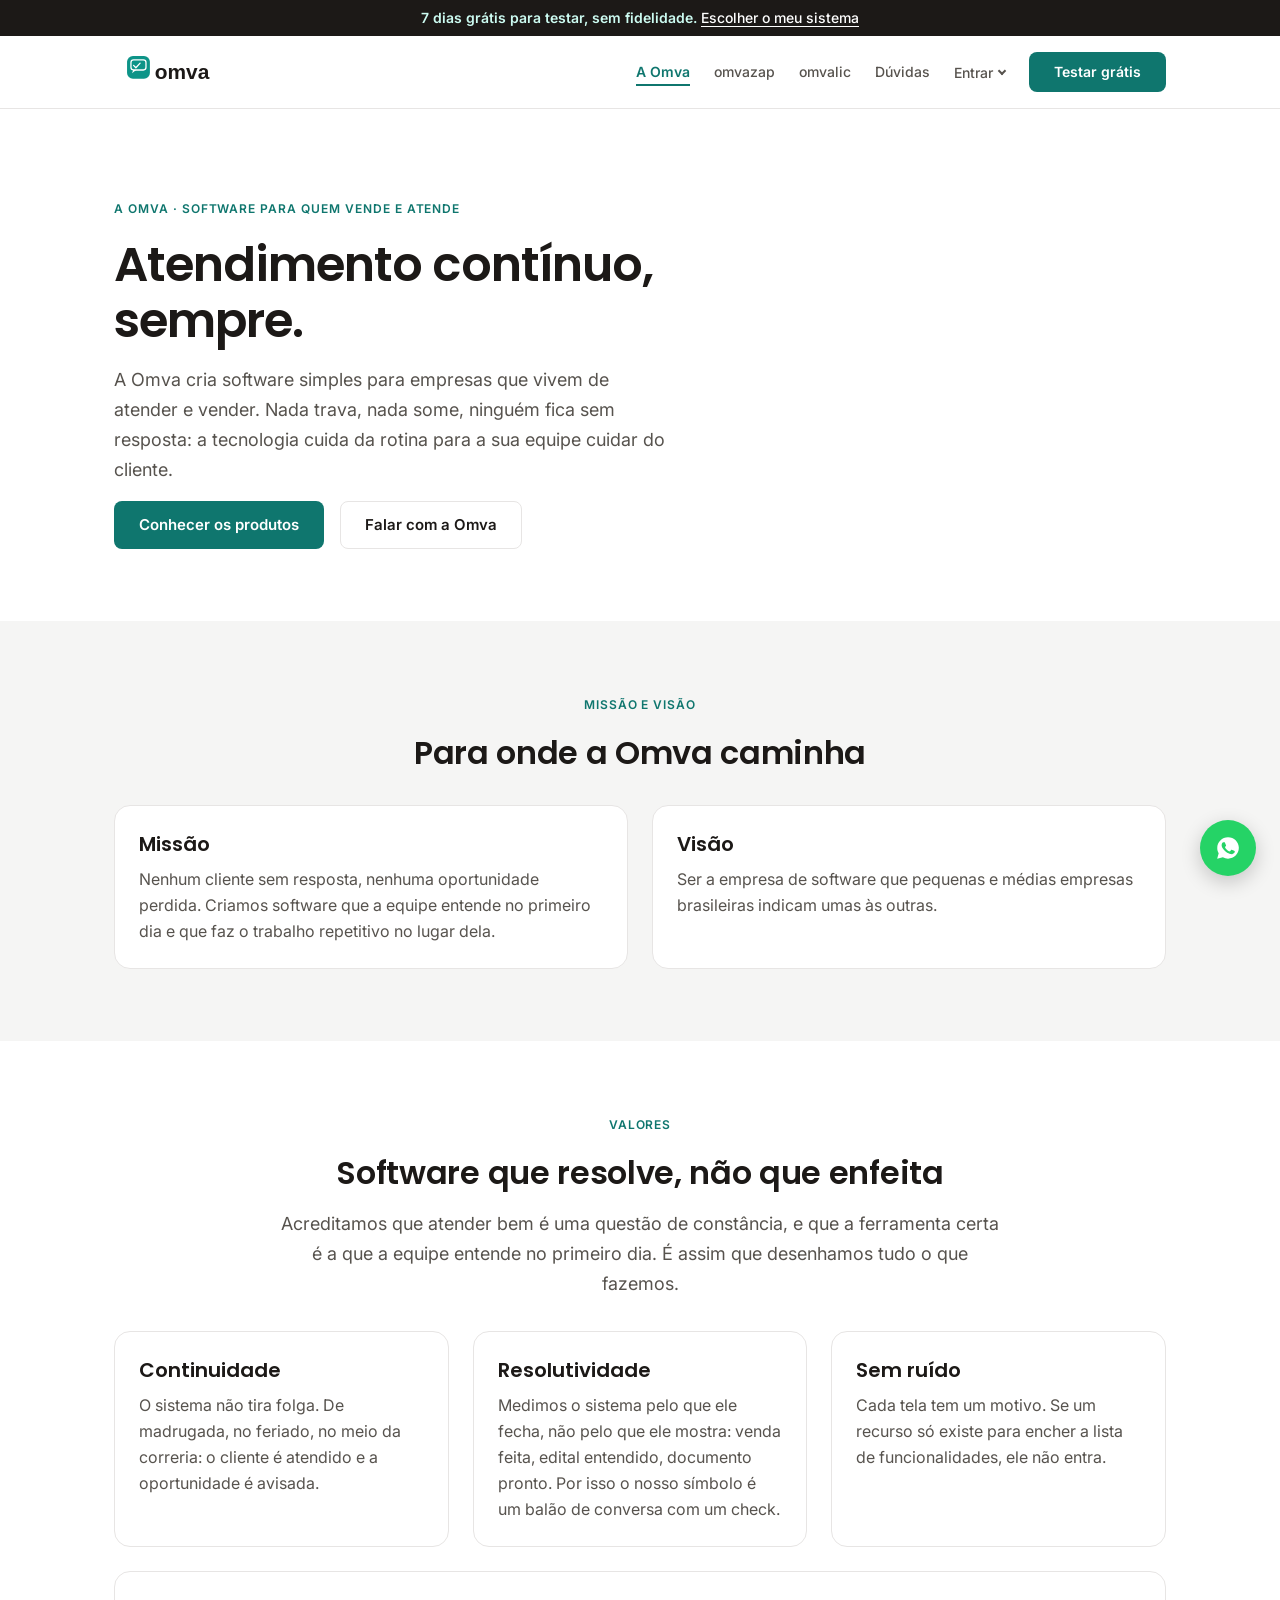
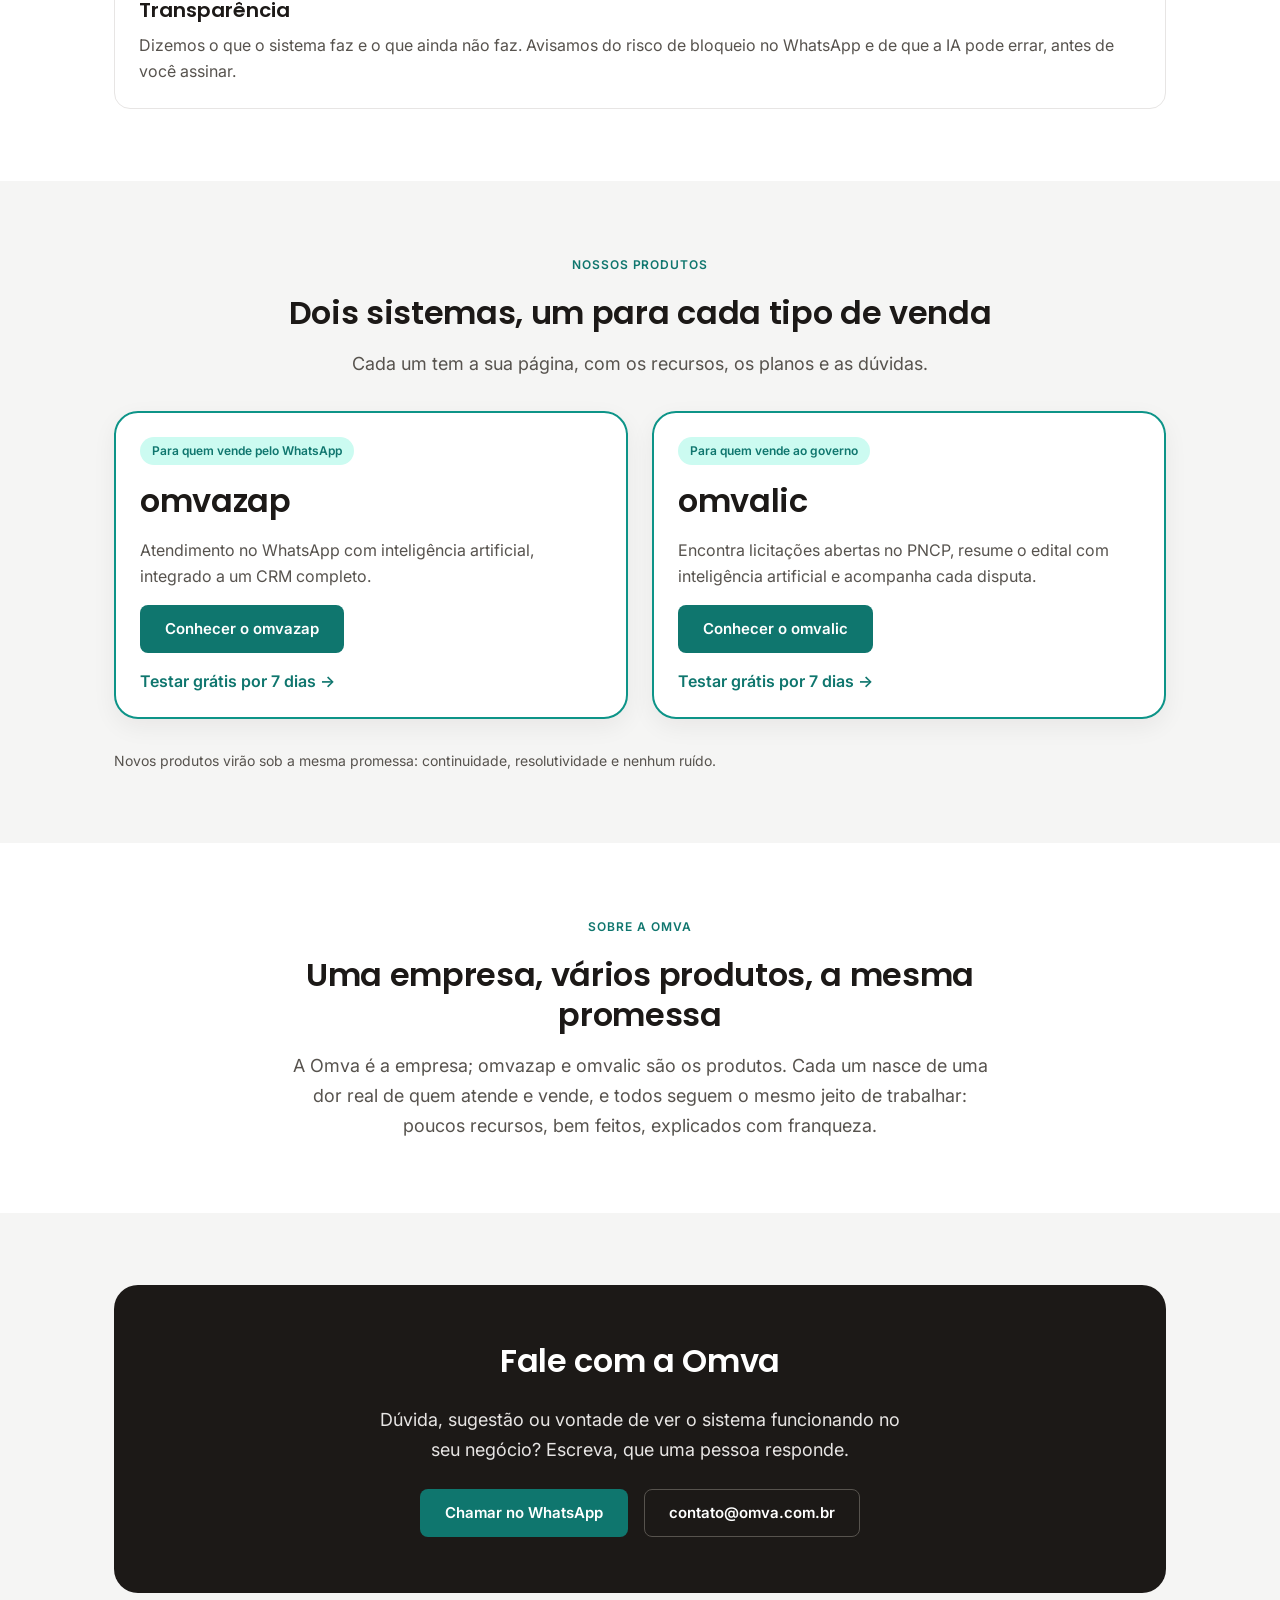
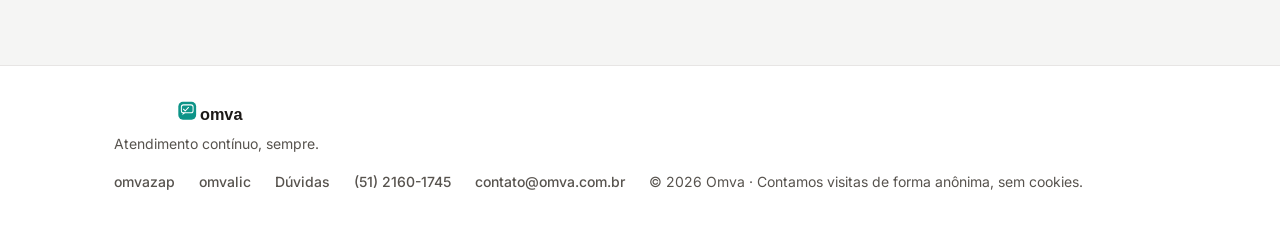
==== commit 6d99146b: "Número de WhatsApp da Omva: (51) 2160-1745 (DDD 51, onde o CNPJ será criado) Co-Authored-By: Claude " ====
--- a/index.html
+++ b/index.html
@@ -23,7 +23,7 @@
   <link rel="preconnect" href="https://fonts.googleapis.com">
   <link rel="preconnect" href="https://fonts.gstatic.com" crossorigin>
   <link href="https://fonts.googleapis.com/css2?family=Inter:wght@400;500;600&family=Poppins:wght@600&display=swap" rel="stylesheet">
-  <link rel="stylesheet" href="assets/css/omva.css?v=20261011c">
+  <link rel="stylesheet" href="assets/css/omva.css?v=20261012a">
   <script>document.documentElement.classList.add('js')</script>
 
   <script type="application/ld+json">
@@ -212,7 +212,7 @@
             Dúvida, sugestão ou vontade de ver o sistema funcionando no seu negócio? Escreva, que uma pessoa responde.
           </p>
           <div class="linha gap-3 quebra" style="justify-content:center">
-            <a class="botao botao--principal" href="https://wa.me/552431920676" rel="noopener">Chamar no WhatsApp</a>
+            <a class="botao botao--principal" href="https://wa.me/555121601745" rel="noopener">Chamar no WhatsApp</a>
             <a class="botao botao--secundario" href="mailto:contato@omva.com.br">contato@omva.com.br</a>
           </div>
         </div>
@@ -222,7 +222,7 @@
   </main>
 
   <!-- Botão flutuante: o mesmo caminho de conversão, sempre à mão enquanto rola a página. -->
-  <a class="whats-flutuante" href="https://wa.me/552431920676?text=Quero%20testar%20a%20Omva%20gr%C3%A1tis%20(%23SITE)" rel="noopener" aria-label="Testar grátis pelo WhatsApp">
+  <a class="whats-flutuante" href="https://wa.me/555121601745?text=Quero%20testar%20a%20Omva%20gr%C3%A1tis%20(%23SITE)" rel="noopener" aria-label="Testar grátis pelo WhatsApp">
     <svg width="26" height="26" viewBox="0 0 24 24" fill="currentColor" aria-hidden="true">
       <path d="M12.04 2c-5.5 0-9.96 4.46-9.96 9.96 0 1.76.46 3.45 1.32 4.95L2 22l5.25-1.38a9.9 9.9 0 0 0 4.79 1.22h.01c5.5 0 9.96-4.46 9.96-9.96S17.54 2 12.04 2Zm5.83 14.24c-.25.7-1.24 1.28-1.98 1.44-.53.11-1.22.2-3.53-.76-2.96-1.22-4.87-4.22-5.02-4.42-.15-.2-1.2-1.6-1.2-3.05 0-1.45.76-2.16 1.03-2.46.27-.3.6-.37.8-.37.2 0 .4 0 .58.01.19.01.44-.07.68.53.25.6.85 2.08.92 2.23.07.15.12.33.02.53-.1.2-.15.33-.3.5-.15.18-.31.4-.44.53-.15.15-.3.32-.13.62.17.3.75 1.25 1.62 2.02 1.12.99 2.06 1.3 2.36 1.45.3.15.48.13.65-.08.18-.2.75-.87.95-1.17.2-.3.4-.25.68-.15.28.1 1.78.84 2.08.99.3.15.5.22.58.35.07.13.07.75-.18 1.45Z"/>
     </svg>
@@ -240,7 +240,7 @@
         <a class="topo__link" href="/omvazap/">omvazap</a>
         <a class="topo__link" href="/omvalic/">omvalic</a>
         <a class="topo__link" href="/duvidas/">Dúvidas</a>
-        <a class="topo__link" href="https://wa.me/552431920676" rel="noopener">(24) 3192-0676</a>
+        <a class="topo__link" href="https://wa.me/555121601745" rel="noopener">(51) 2160-1745</a>
         <a class="topo__link" href="mailto:contato@omva.com.br">contato@omva.com.br</a>
         <span class="texto-apoio">© 2026 Omva · Contamos visitas de forma anônima, sem cookies.</span>
       </div>
--- a/assets/css/omva.css
+++ b/assets/css/omva.css
@@ -1195,3 +1195,8 @@
 .video-demo { max-width: 960px; width: 100%; margin-inline: auto; }
 .video-demo video { display: block; width: 100%; height: auto; aspect-ratio: 16 / 9; background-color: var(--ink); border-radius: var(--radius-md); border: 1px solid var(--border); }
 .video-demo figcaption { text-align: center; }
+
+/* Na página com barra fixa de conversão (celular), o botão de WhatsApp fica acima da barra. */
+@media (max-width: 820px) {
+  .com-cta-fixo .whats-flutuante { bottom: 96px; }
+}
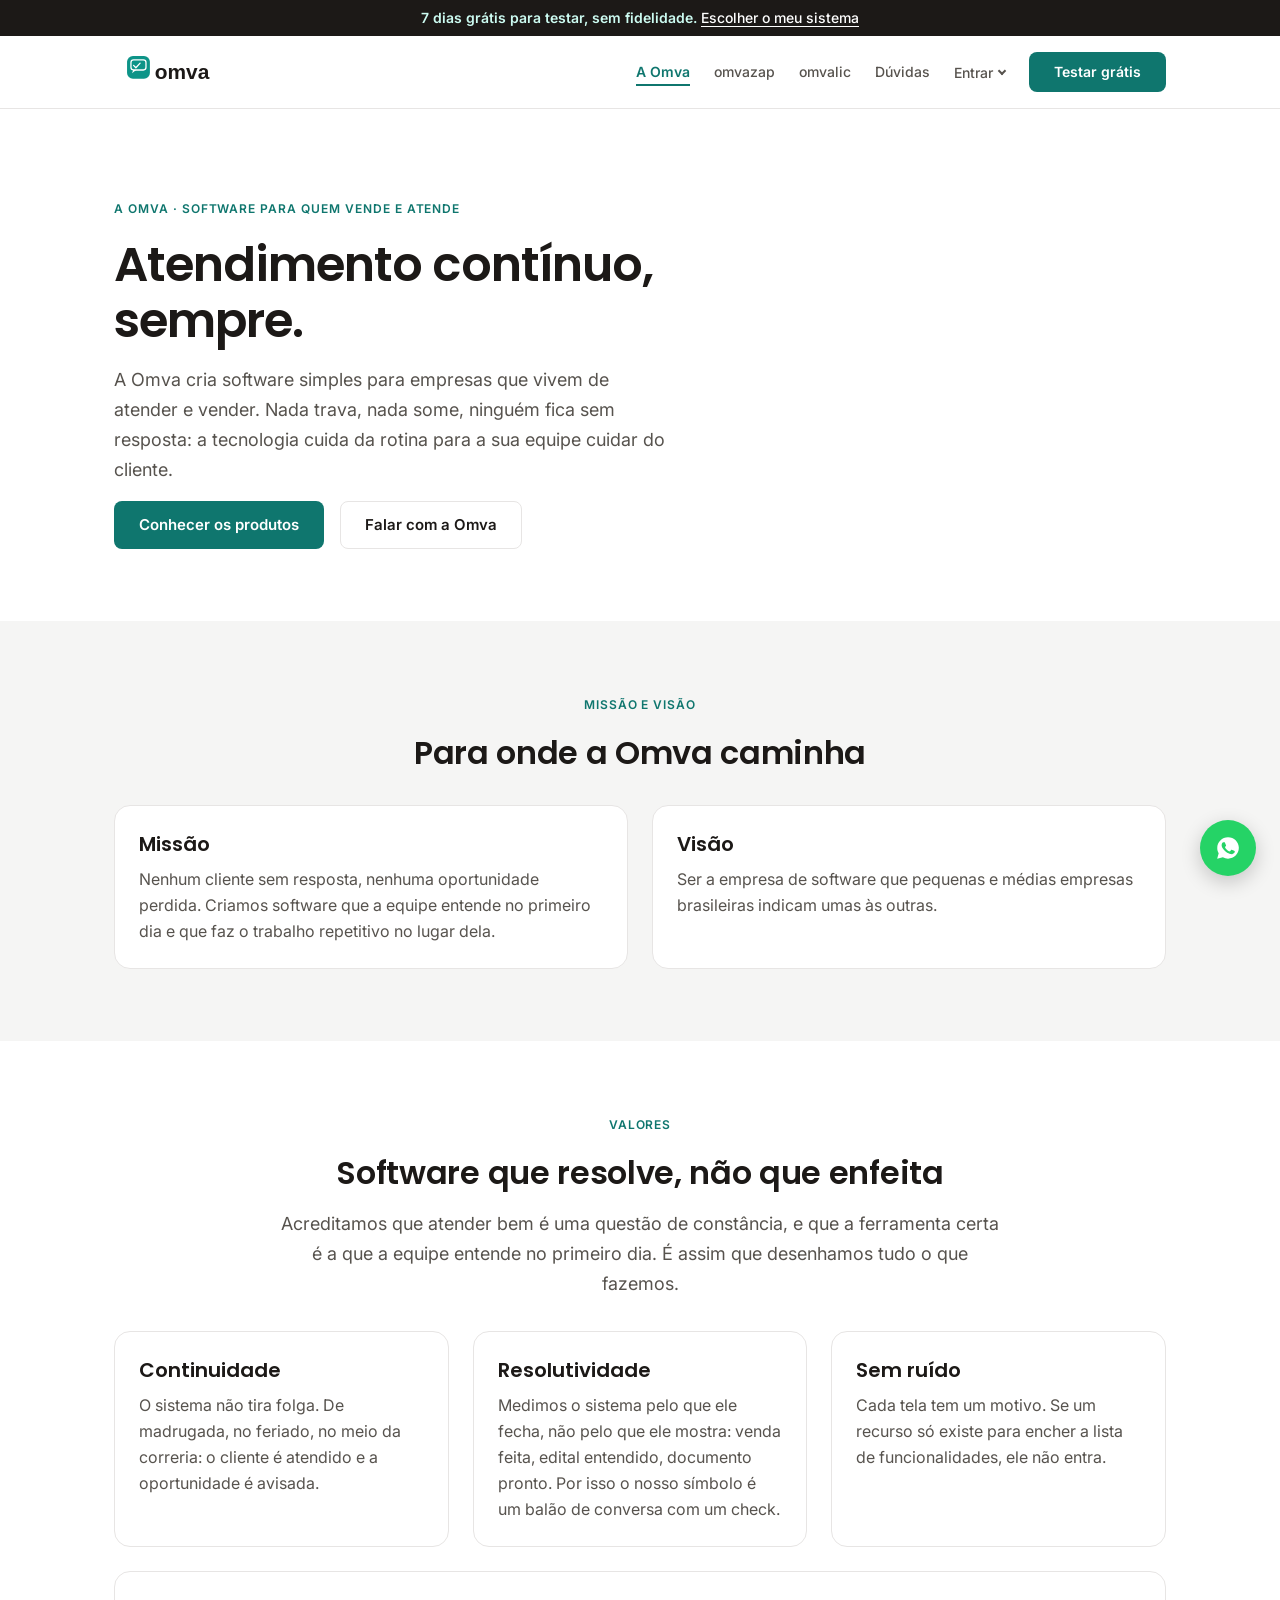
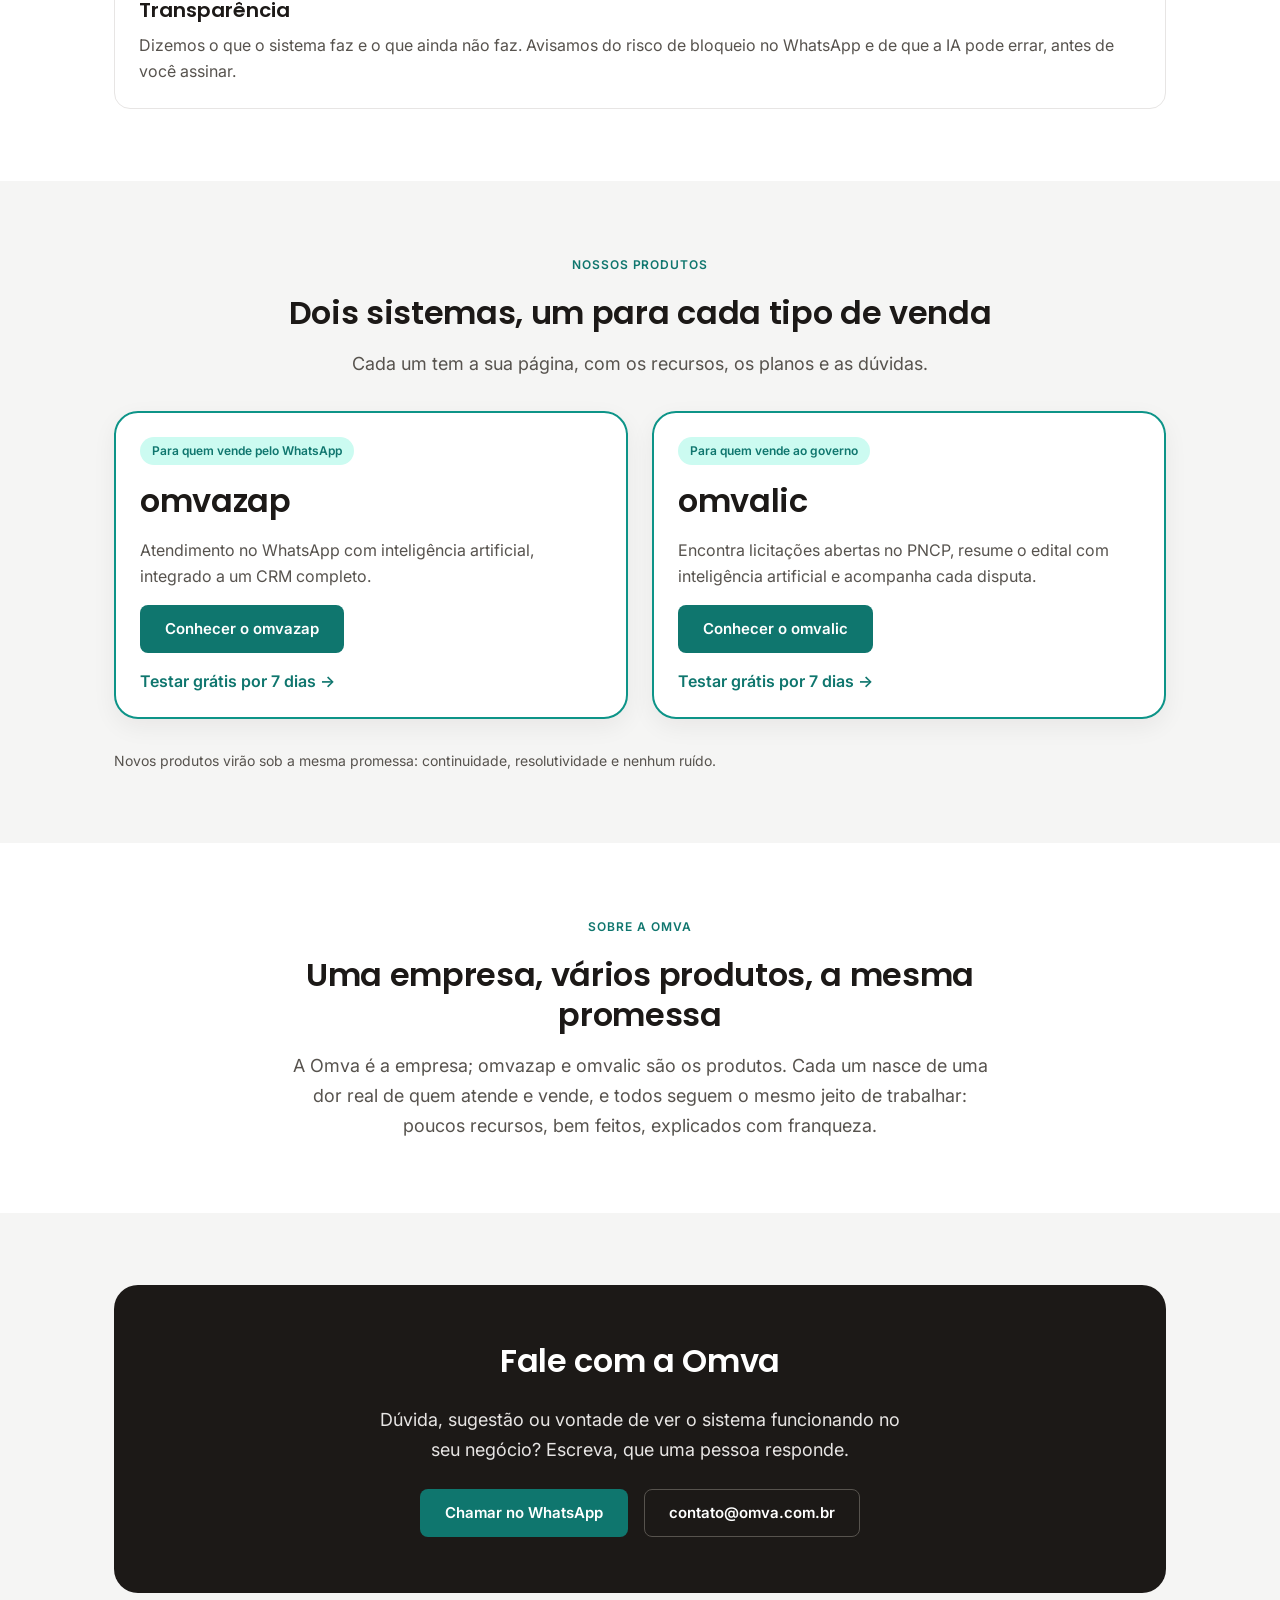
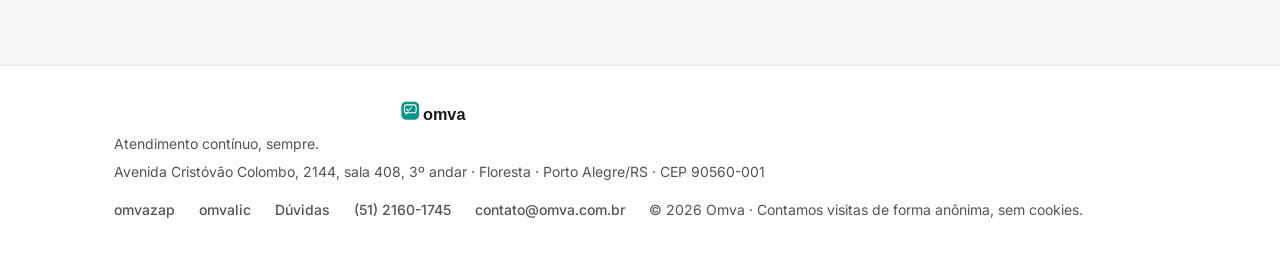
==== commit d1b8a59a: "Endereço da Omva (Porto Alegre/RS) no rodapé e nos dados estruturados da página institucional Co-Aut" ====
--- a/index.html
+++ b/index.html
@@ -34,6 +34,15 @@
   "url": "https://omva.com.br/",
   "logo": "https://omva.com.br/assets/img/omva-logotipo.svg",
   "email": "contato@omva.com.br",
+  "telephone": "+55-51-2160-1745",
+  "address": {
+    "@type": "PostalAddress",
+    "streetAddress": "Avenida Cristóvão Colombo, 2144, sala 408, 3º andar",
+    "addressLocality": "Porto Alegre",
+    "addressRegion": "RS",
+    "postalCode": "90560-001",
+    "addressCountry": "BR"
+  },
   "description": "A Omva cria software simples para empresas que atendem e vendem."
 }
   </script>
@@ -234,6 +243,7 @@
       <div class="pilha gap-2">
         <img class="rodape__logo" src="assets/img/omva-logotipo.svg" alt="Omva">
         <p class="texto-apoio">Atendimento contínuo, sempre.</p>
+        <p class="texto-apoio">Avenida Cristóvão Colombo, 2144, sala 408, 3º andar · Floresta · Porto Alegre/RS · CEP 90560-001</p>
       </div>
 
       <div class="linha gap-4 quebra centro">
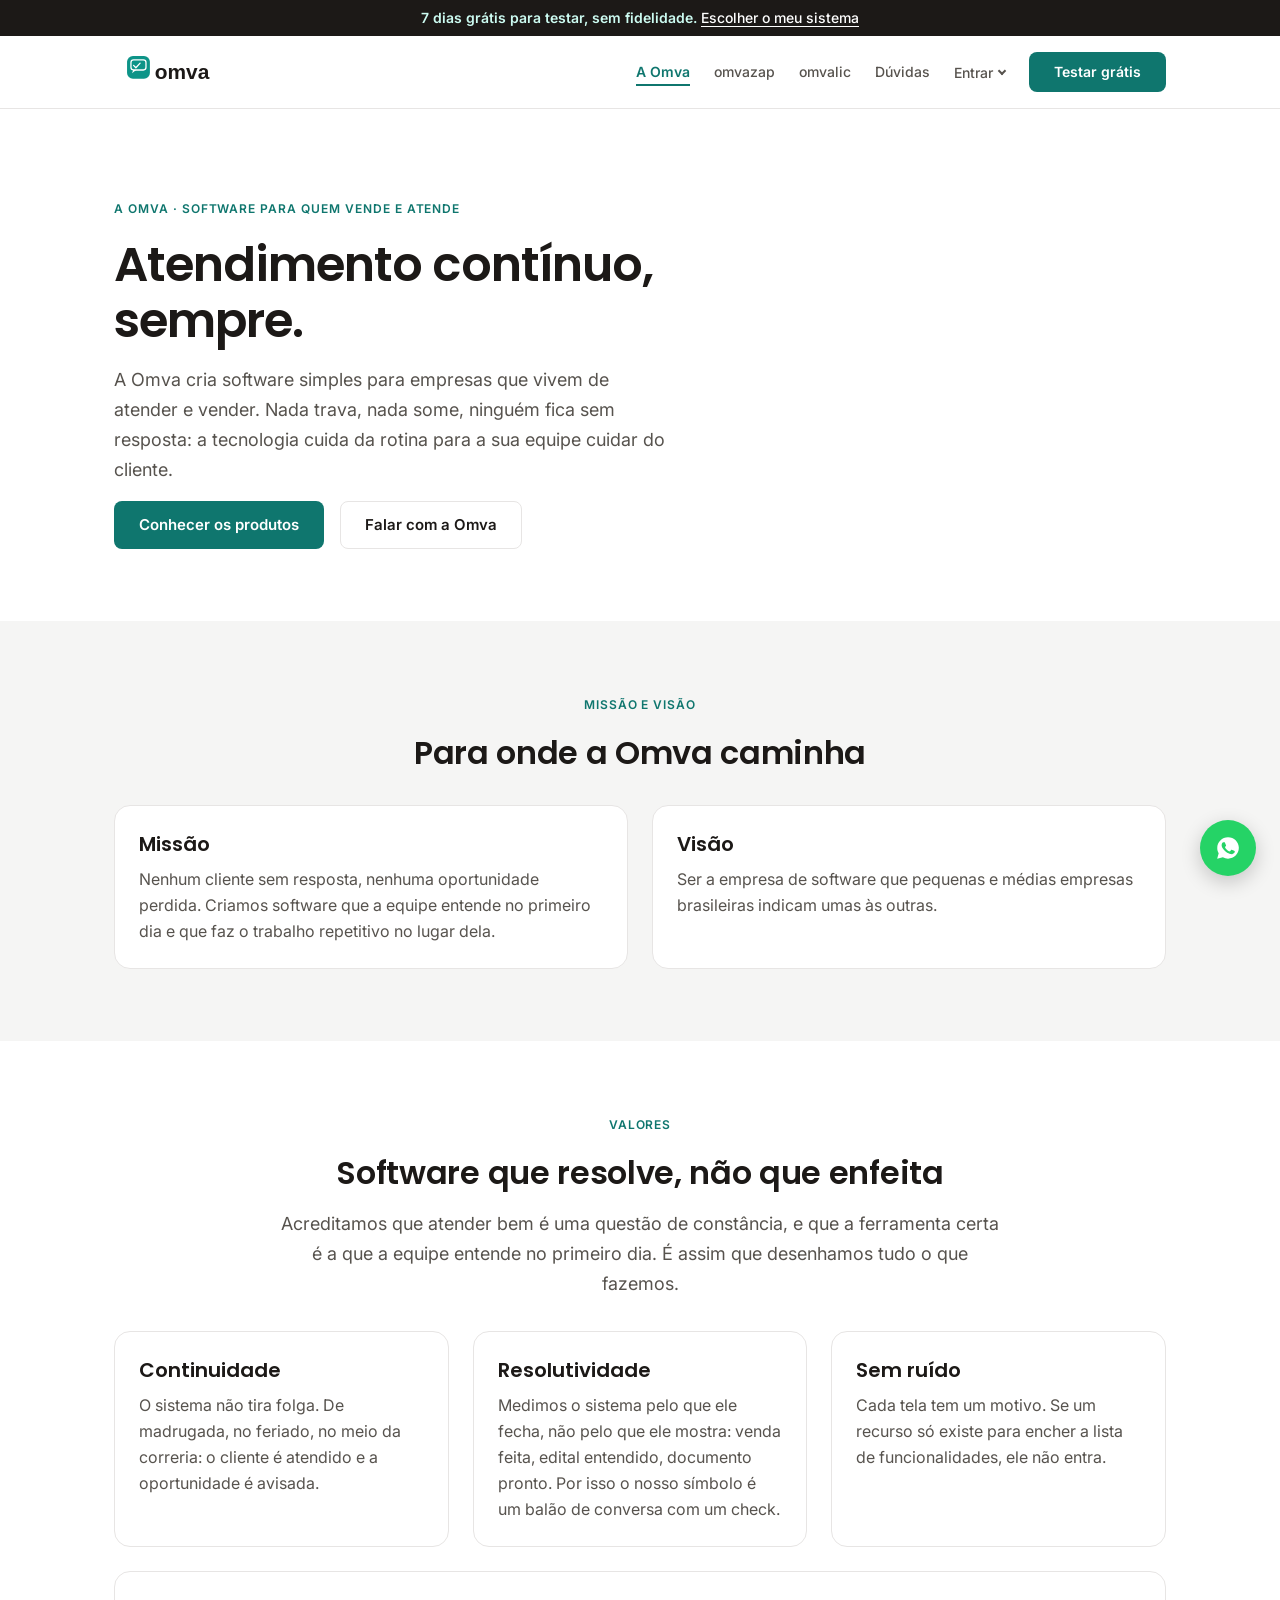
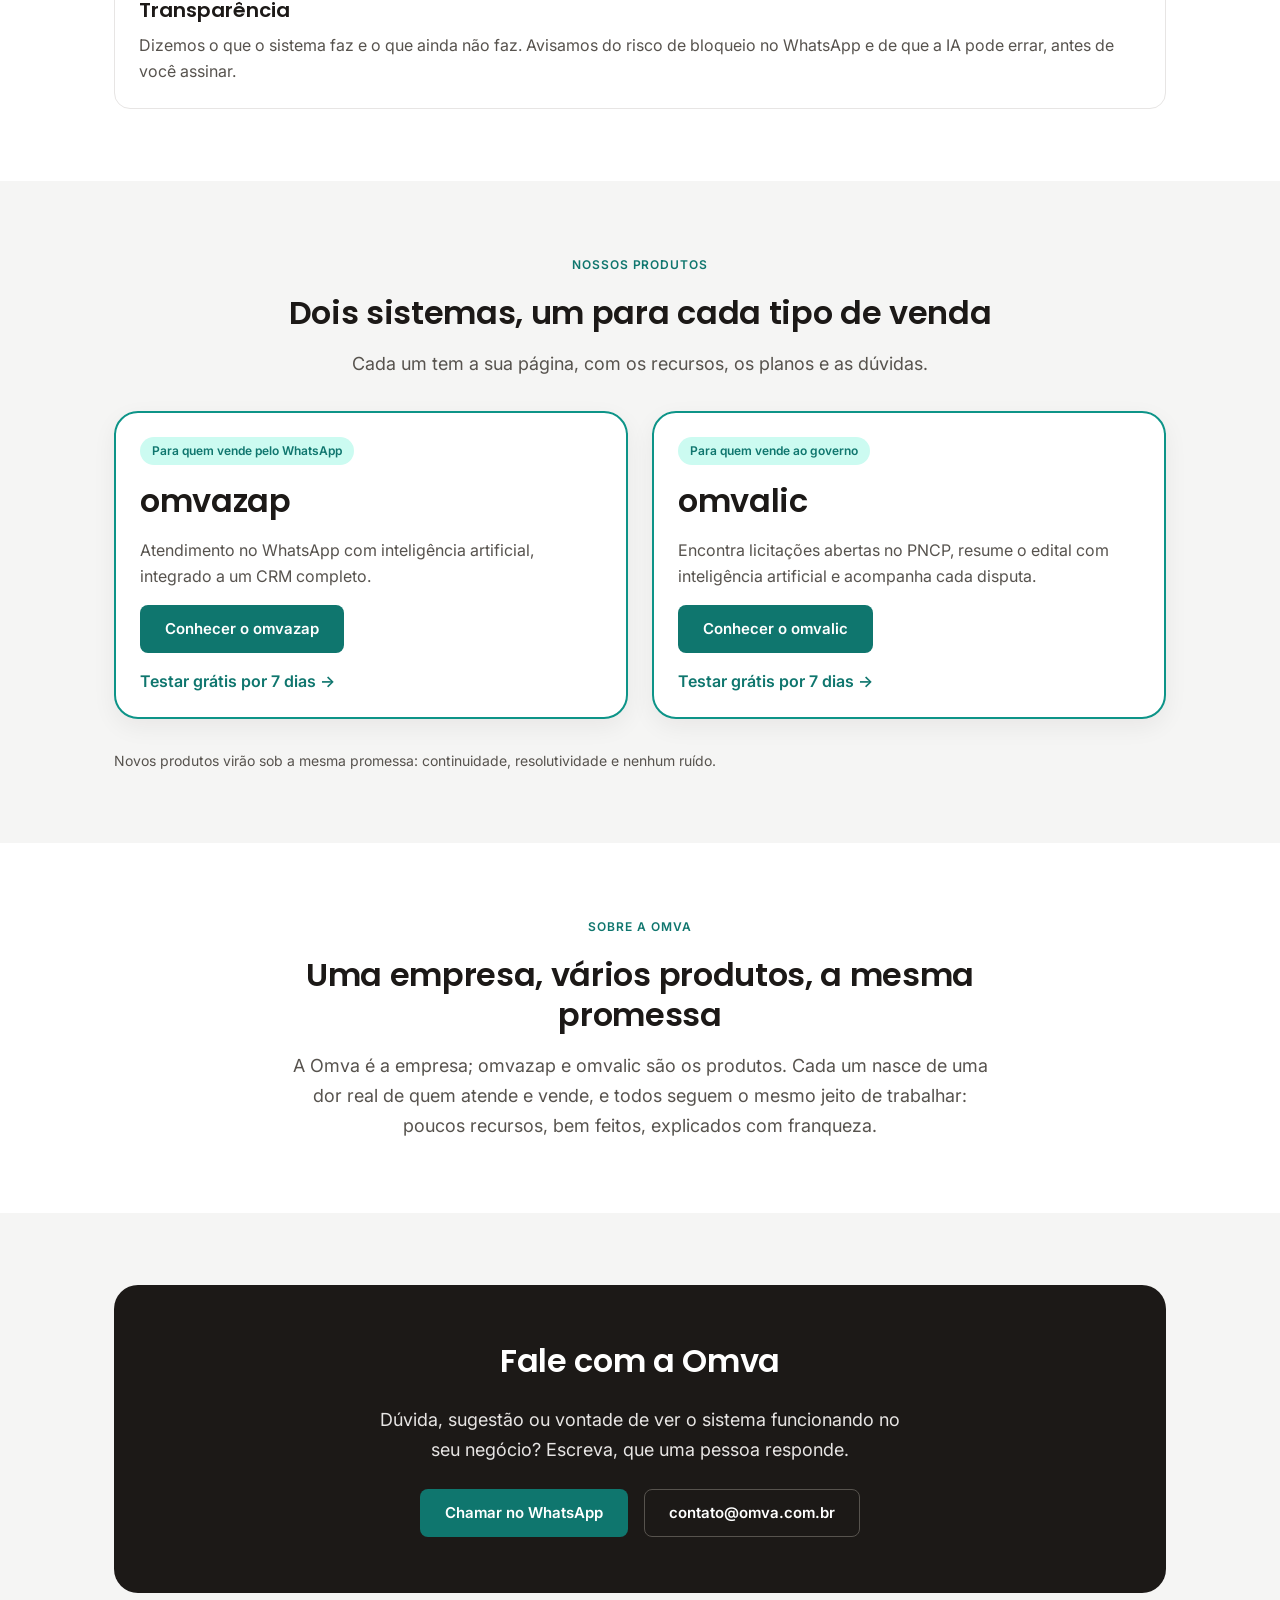
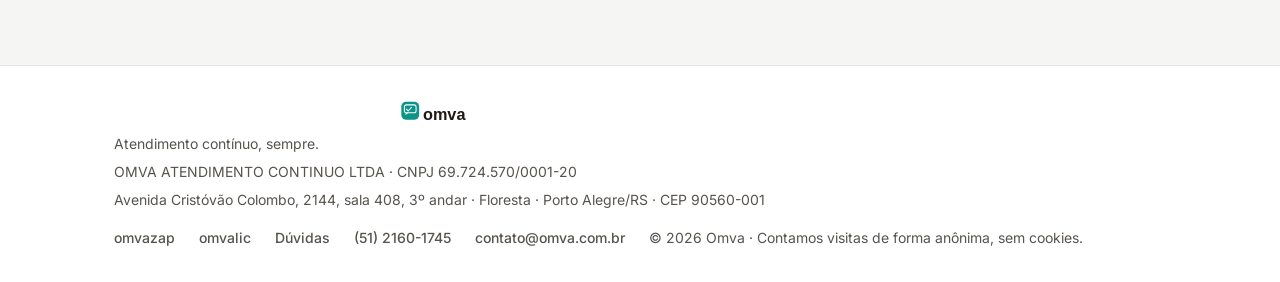
==== commit 89b49dcb: "CNPJ e razão social (OMVA ATENDIMENTO CONTINUO LTDA, 69.724.570/0001-20) no rodapé das páginas e nos" ====
--- a/index.html
+++ b/index.html
@@ -31,6 +31,8 @@
   "@context": "https://schema.org",
   "@type": "Organization",
   "name": "Omva",
+  "legalName": "OMVA ATENDIMENTO CONTINUO LTDA",
+  "taxID": "69.724.570/0001-20",
   "url": "https://omva.com.br/",
   "logo": "https://omva.com.br/assets/img/omva-logotipo.svg",
   "email": "contato@omva.com.br",
@@ -243,6 +245,7 @@
       <div class="pilha gap-2">
         <img class="rodape__logo" src="assets/img/omva-logotipo.svg" alt="Omva">
         <p class="texto-apoio">Atendimento contínuo, sempre.</p>
+        <p class="texto-apoio">OMVA ATENDIMENTO CONTINUO LTDA · CNPJ 69.724.570/0001-20</p>
         <p class="texto-apoio">Avenida Cristóvão Colombo, 2144, sala 408, 3º andar · Floresta · Porto Alegre/RS · CEP 90560-001</p>
       </div>
 
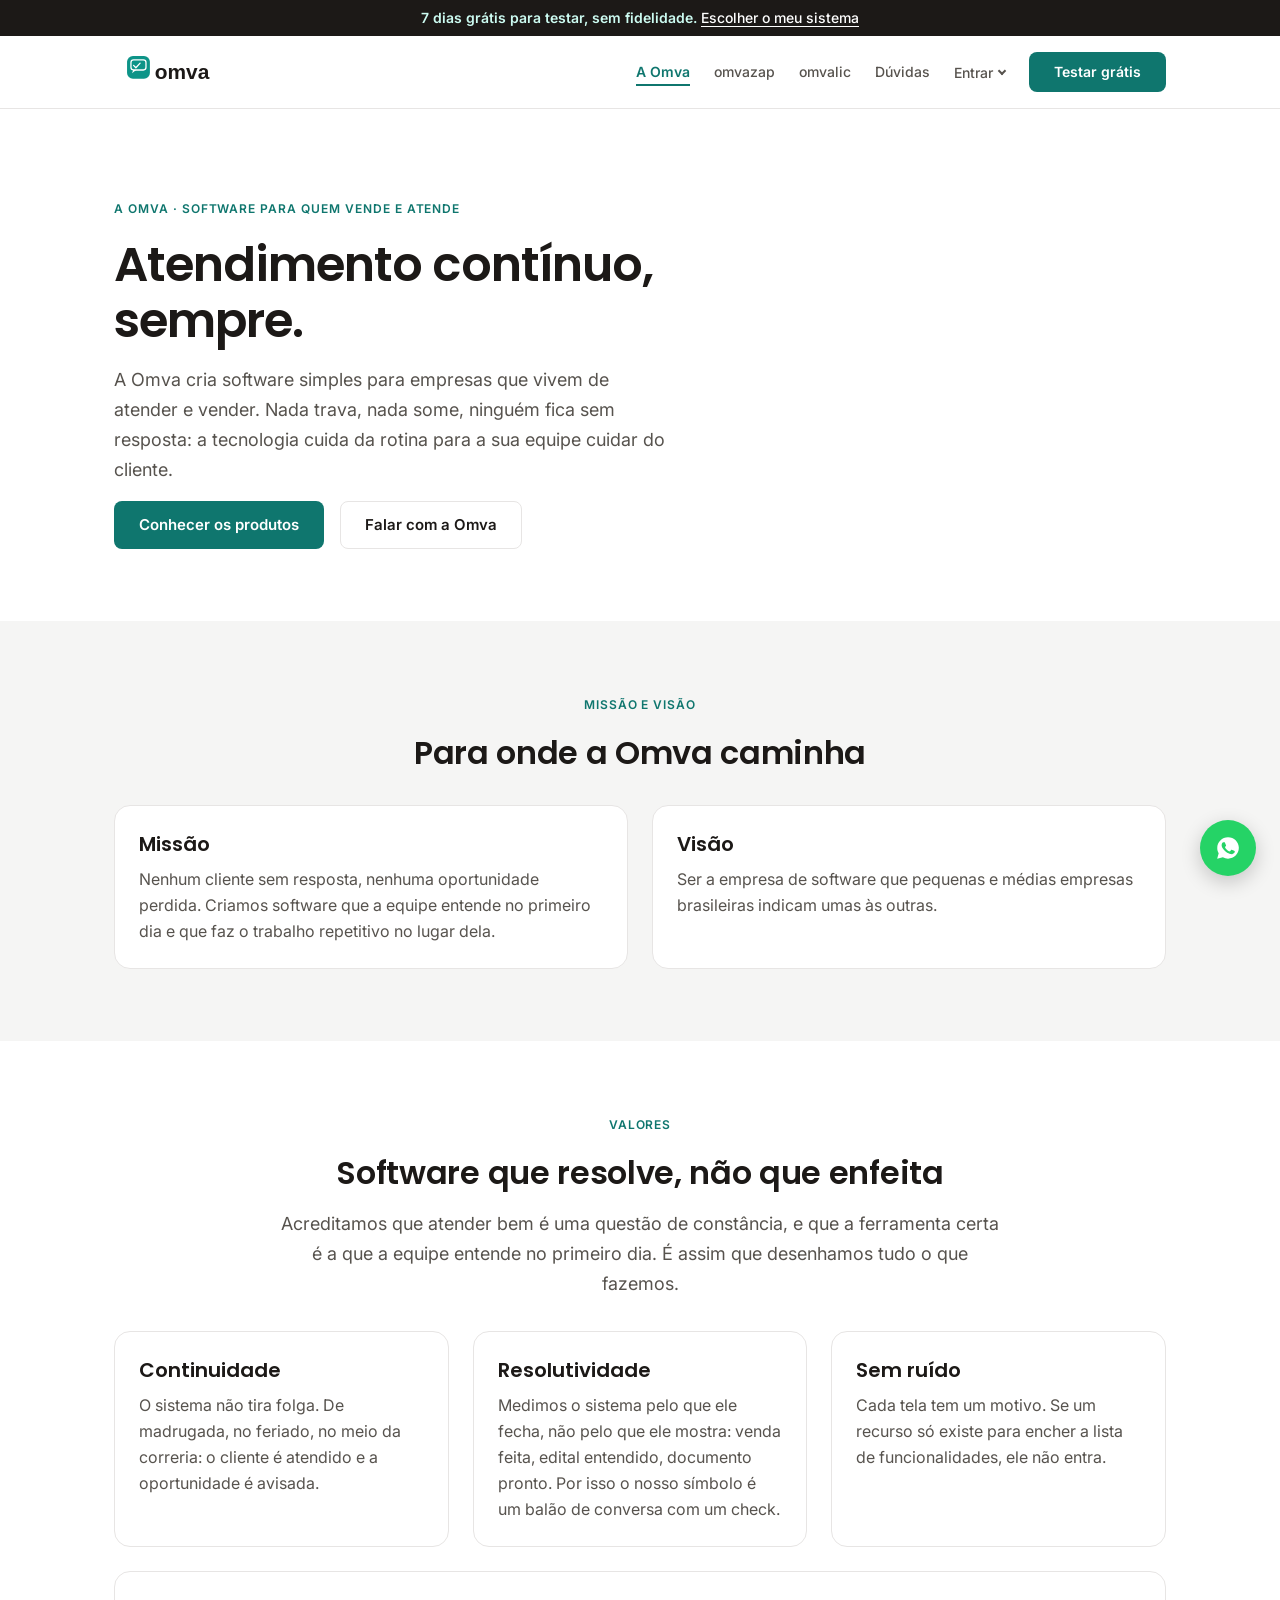
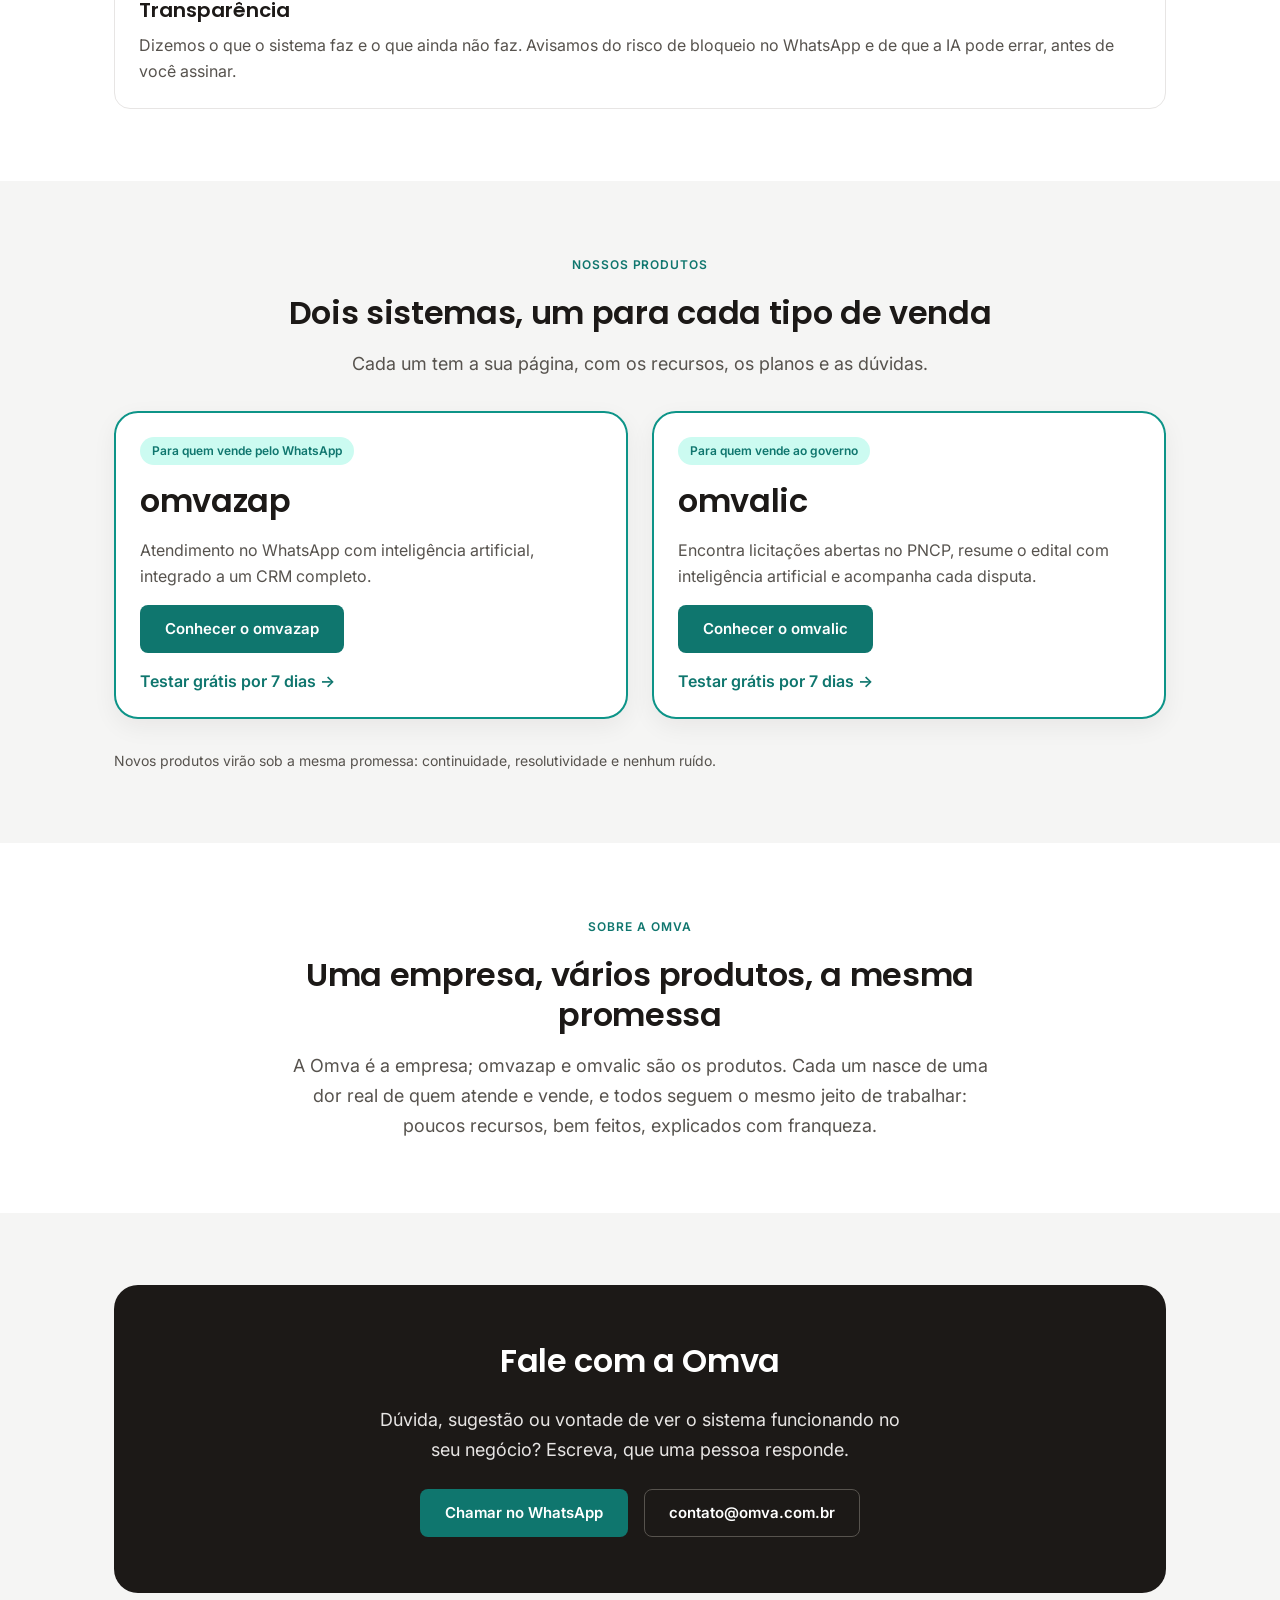
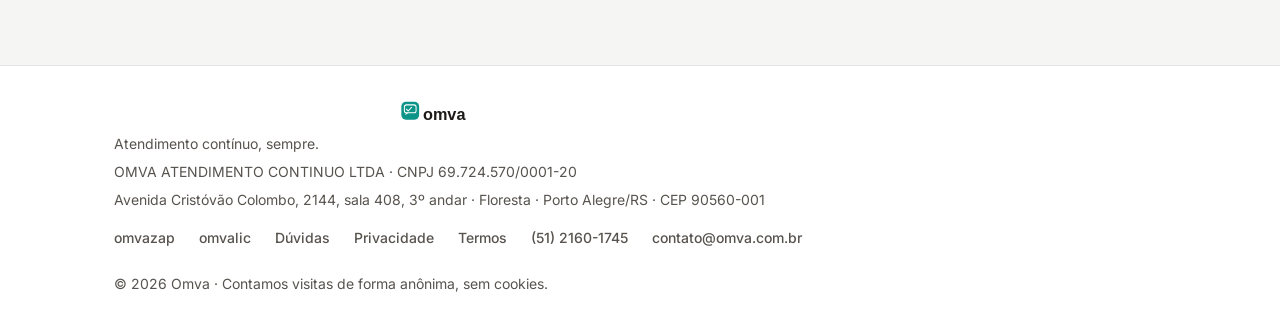
==== commit 68025e4d: "Política de Privacidade e Termos de Uso (LGPD) com links no rodapé de todas as páginas Co-Authored-B" ====
--- a/index.html
+++ b/index.html
@@ -253,6 +253,8 @@
         <a class="topo__link" href="/omvazap/">omvazap</a>
         <a class="topo__link" href="/omvalic/">omvalic</a>
         <a class="topo__link" href="/duvidas/">Dúvidas</a>
+        <a class="topo__link" href="/privacidade/">Privacidade</a>
+        <a class="topo__link" href="/termos/">Termos</a>
         <a class="topo__link" href="https://wa.me/555121601745" rel="noopener">(51) 2160-1745</a>
         <a class="topo__link" href="mailto:contato@omva.com.br">contato@omva.com.br</a>
         <span class="texto-apoio">© 2026 Omva · Contamos visitas de forma anônima, sem cookies.</span>
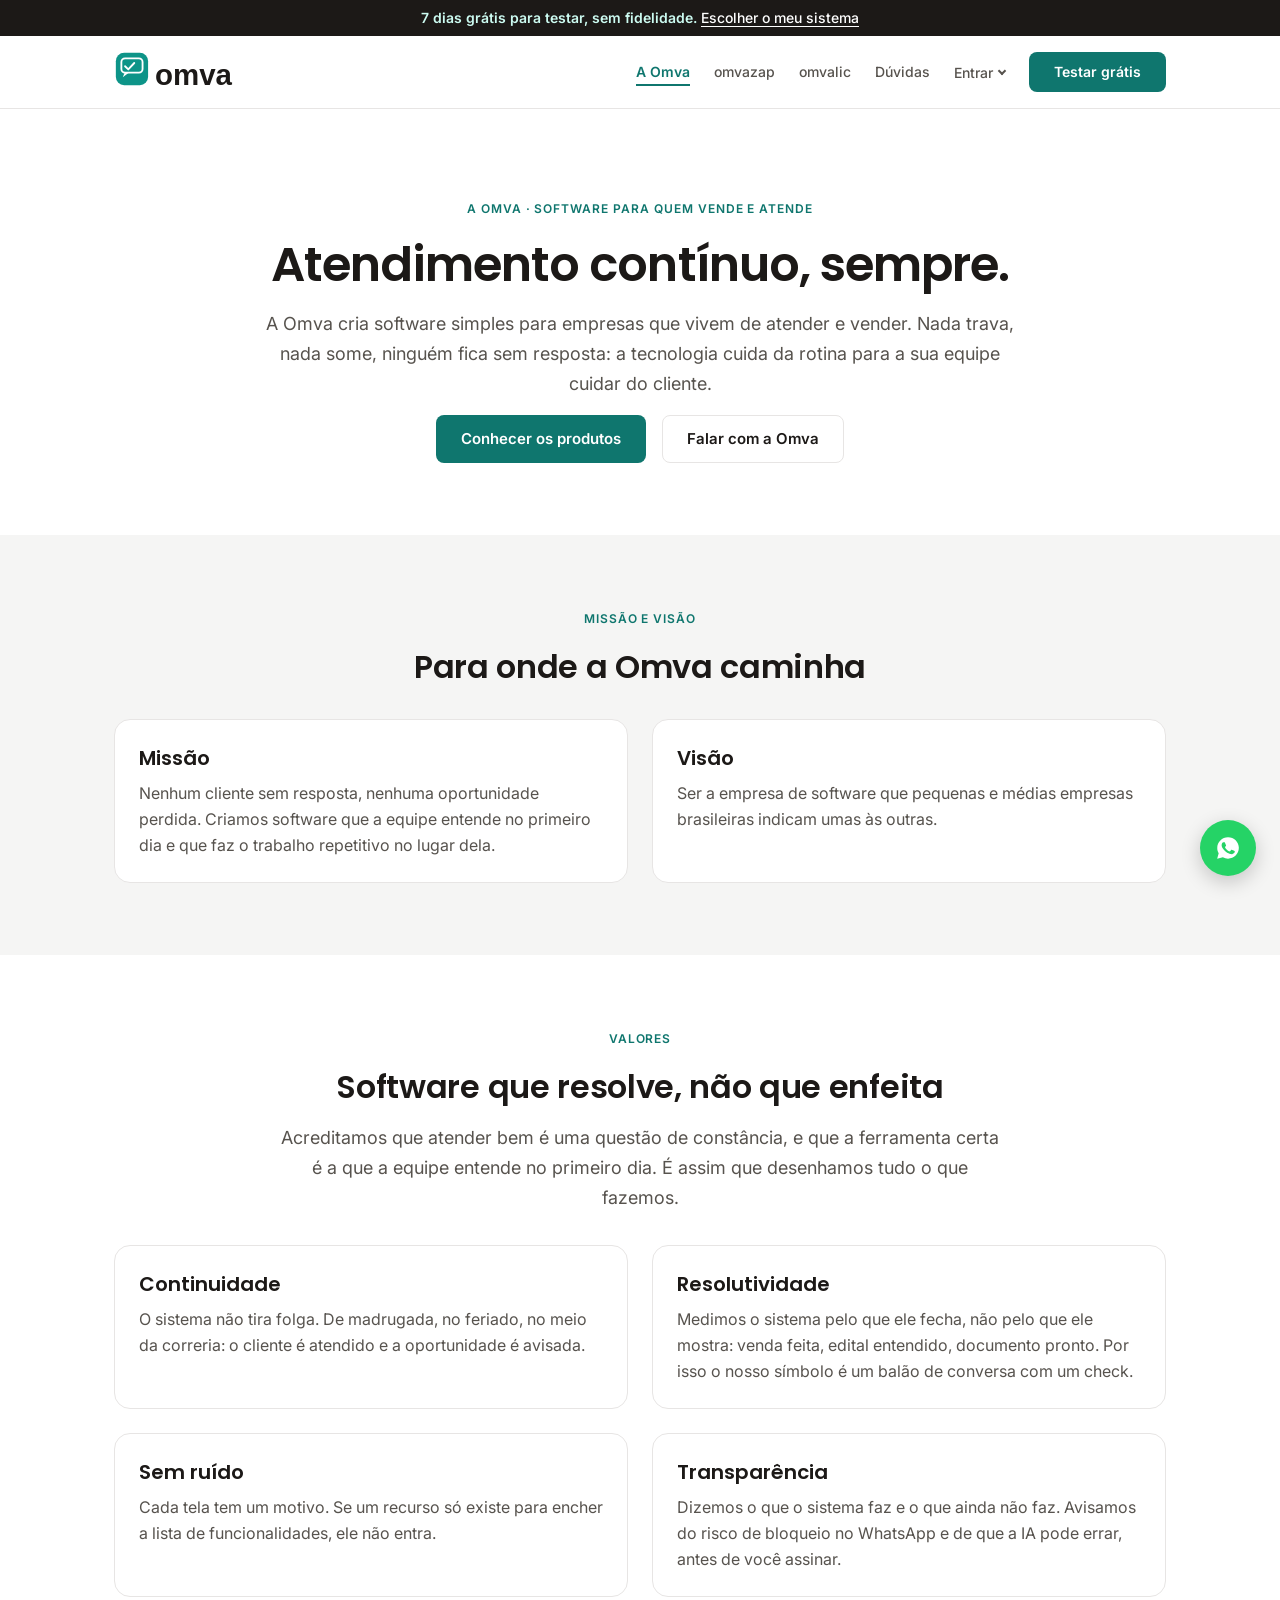
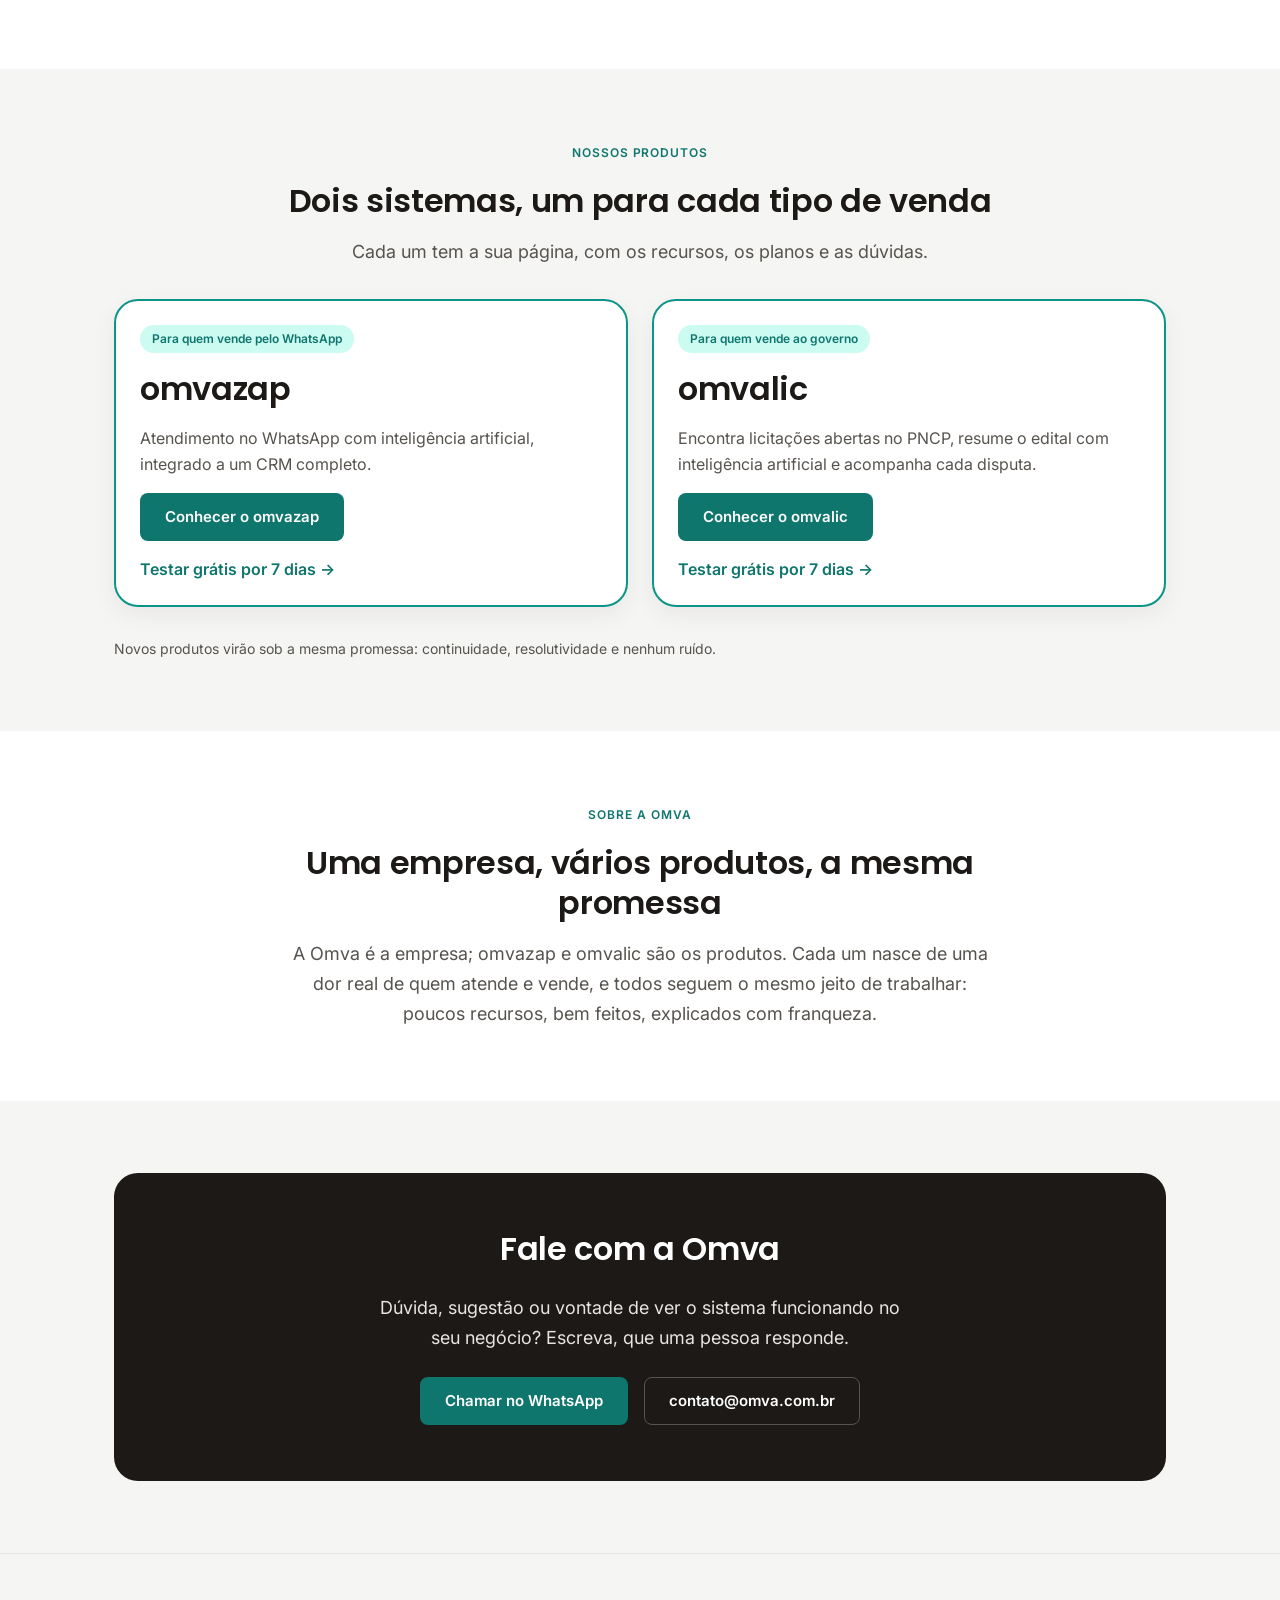
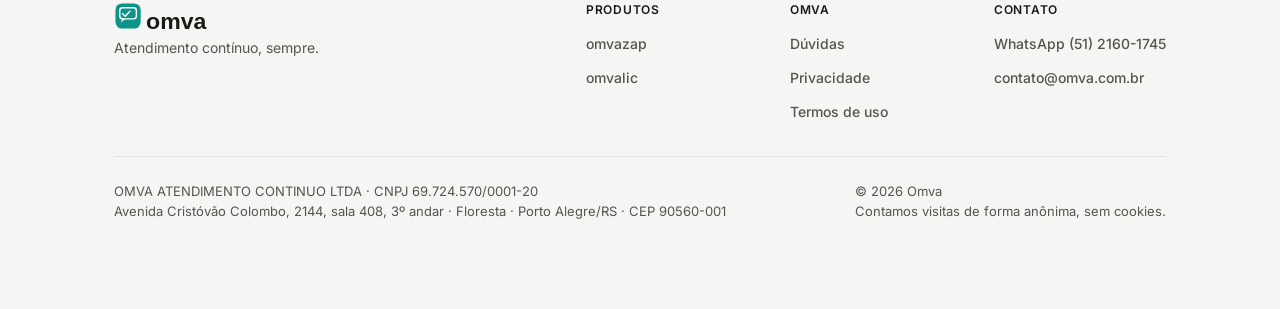
==== commit df92e11f: "Layout: rodapé em colunas (marca, Produtos, Omva, Contato) com faixa de dados da empresa; logo sem m" ====
--- a/index.html
+++ b/index.html
@@ -23,7 +23,7 @@
   <link rel="preconnect" href="https://fonts.googleapis.com">
   <link rel="preconnect" href="https://fonts.gstatic.com" crossorigin>
   <link href="https://fonts.googleapis.com/css2?family=Inter:wght@400;500;600&family=Poppins:wght@600&display=swap" rel="stylesheet">
-  <link rel="stylesheet" href="assets/css/omva.css?v=20261012a">
+  <link rel="stylesheet" href="assets/css/omva.css?v=20261023a">
   <script>document.documentElement.classList.add('js')</script>
 
   <script type="application/ld+json">
@@ -89,7 +89,7 @@
   <main>
 
     <!-- ====================== A empresa ====================== -->
-    <section class="hero" id="omva">
+    <section class="hero hero--centrado" id="omva">
       <div class="envoltorio pilha gap-5">
         <div class="pilha gap-3 hero__texto">
           <p class="olho">A Omva · software para quem vende e atende</p>
@@ -142,7 +142,7 @@
             que a equipe entende no primeiro dia. É assim que desenhamos tudo o que fazemos.
           </p>
         </div>
-        <div class="linha cards quebra">
+        <div class="linha cards cards--quatro quebra">
           <article class="card pilha">
             <h3 class="titulo-card">Continuidade</h3>
             <p class="texto suave">
@@ -241,23 +241,36 @@
 
   <!-- ====================== Rodapé ====================== -->
   <footer class="rodape">
-    <div class="envoltorio linha centro entre quebra gap-3 empilha">
-      <div class="pilha gap-2">
-        <img class="rodape__logo" src="assets/img/omva-logotipo.svg" alt="Omva">
-        <p class="texto-apoio">Atendimento contínuo, sempre.</p>
-        <p class="texto-apoio">OMVA ATENDIMENTO CONTINUO LTDA · CNPJ 69.724.570/0001-20</p>
-        <p class="texto-apoio">Avenida Cristóvão Colombo, 2144, sala 408, 3º andar · Floresta · Porto Alegre/RS · CEP 90560-001</p>
-      </div>
-
-      <div class="linha gap-4 quebra centro">
-        <a class="topo__link" href="/omvazap/">omvazap</a>
-        <a class="topo__link" href="/omvalic/">omvalic</a>
-        <a class="topo__link" href="/duvidas/">Dúvidas</a>
-        <a class="topo__link" href="/privacidade/">Privacidade</a>
-        <a class="topo__link" href="/termos/">Termos</a>
-        <a class="topo__link" href="https://wa.me/555121601745" rel="noopener">(51) 2160-1745</a>
-        <a class="topo__link" href="mailto:contato@omva.com.br">contato@omva.com.br</a>
-        <span class="texto-apoio">© 2026 Omva · Contamos visitas de forma anônima, sem cookies.</span>
+    <div class="envoltorio">
+      <div class="rodape__topo">
+        <div class="rodape__marca">
+          <img class="rodape__logo" src="assets/img/omva-logotipo.svg" alt="Omva">
+          <p class="texto-apoio">Atendimento contínuo, sempre.</p>
+        </div>
+
+        <nav class="rodape__colunas" aria-label="Rodapé">
+          <div class="rodape__coluna">
+            <span class="rodape__titulo">Produtos</span>
+            <a class="topo__link" href="/omvazap/">omvazap</a>
+            <a class="topo__link" href="/omvalic/">omvalic</a>
+          </div>
+          <div class="rodape__coluna">
+            <span class="rodape__titulo">Omva</span>
+            <a class="topo__link" href="/duvidas/">Dúvidas</a>
+            <a class="topo__link" href="/privacidade/">Privacidade</a>
+            <a class="topo__link" href="/termos/">Termos de uso</a>
+          </div>
+          <div class="rodape__coluna">
+            <span class="rodape__titulo">Contato</span>
+            <a class="topo__link" href="https://wa.me/555121601745" rel="noopener">WhatsApp (51) 2160-1745</a>
+            <a class="topo__link" href="mailto:contato@omva.com.br">contato@omva.com.br</a>
+          </div>
+        </nav>
+      </div>
+
+      <div class="rodape__base">
+        <p class="texto-apoio">OMVA ATENDIMENTO CONTINUO LTDA · CNPJ 69.724.570/0001-20<br>Avenida Cristóvão Colombo, 2144, sala 408, 3º andar · Floresta · Porto Alegre/RS · CEP 90560-001</p>
+        <p class="texto-apoio">© 2026 Omva<br>Contamos visitas de forma anônima, sem cookies.</p>
       </div>
     </div>
   </footer>
--- a/assets/css/omva.css
+++ b/assets/css/omva.css
@@ -426,9 +426,62 @@
 
 .rodape {
   border-top: 1px solid var(--border);
-  padding-block: var(--space-5);
+  background-color: var(--surface-alt);
+  /* Folga embaixo: o botão flutuante do WhatsApp fica fixo no canto e cobriria o último texto. */
+  padding-block: 48px 88px;
+}
+
+/* Em cima: a marca à esquerda e as colunas de links à direita. Embaixo, numa faixa à parte: os dados da empresa. */
+.rodape__topo {
+  display: flex;
+  flex-wrap: wrap;
+  justify-content: space-between;
+  align-items: flex-start;
+  gap: var(--space-5) 64px;
+}
+
+.rodape__marca {
+  display: flex;
+  flex-direction: column;
+  align-items: flex-start; /* sem isto o logo se estica até a largura da coluna e o desenho fica solto no meio */
+  gap: var(--space-2);
 }
 .rodape__logo { height: 28px; width: auto; }
+
+.rodape__colunas {
+  display: flex;
+  flex-wrap: wrap;
+  gap: var(--space-5) 64px;
+}
+
+.rodape__coluna {
+  display: flex;
+  flex-direction: column;
+  align-items: flex-start;
+  gap: 10px;
+  min-width: 140px;
+}
+
+.rodape__titulo {
+  font-size: 12px;
+  line-height: 16px;
+  font-weight: 600;
+  letter-spacing: 0.06em;
+  text-transform: uppercase;
+  color: var(--ink);
+  margin-bottom: var(--space-1);
+}
+
+.rodape__base {
+  display: flex;
+  flex-wrap: wrap;
+  justify-content: space-between;
+  gap: var(--space-2) var(--space-5);
+  margin-top: var(--space-5);
+  padding-top: var(--space-4);
+  border-top: 1px solid var(--border);
+}
+.rodape__base .texto-apoio { font-size: 13px; line-height: 20px; }
 
 /* ==========================================================================
    Telas pequenas
@@ -988,6 +1041,9 @@
 @media (max-width: 1000px) {
   .cards > .card,
   .passo { flex-basis: calc((100% - var(--space-4)) / 2); min-width: 0; }
+  /* Sem crescer: o card que sobra sozinho na última linha não vira uma faixa de largura total; fica do mesmo tamanho dos outros, centralizado. */
+  .cards > .card { flex-grow: 0; }
+  .cards { justify-content: center; }
 }
 @media (max-width: 620px) {
   .cards > .card,
@@ -1200,3 +1256,19 @@
 @media (max-width: 820px) {
   .com-cta-fixo .whats-flutuante { bottom: 96px; }
 }
+
+/* Hero da página da Omva: sem imagem ao lado, o texto fica centralizado, como os títulos das seções que vêm depois. */
+.hero--centrado .hero__texto {
+  max-width: 760px;
+  margin-inline: auto;
+  align-items: center;
+  text-align: center;
+}
+.hero--centrado .hero__texto .linha { justify-content: center; }
+
+/* Celular: duas colunas de links lado a lado (em vez de uma pilha de nove linhas) e menos espaço entre os blocos. */
+@media (max-width: 820px) {
+  .rodape { padding-block: 40px 88px; }
+  .rodape__topo, .rodape__colunas { gap: var(--space-4) var(--space-5); }
+  .rodape__coluna { min-width: 130px; }
+}
